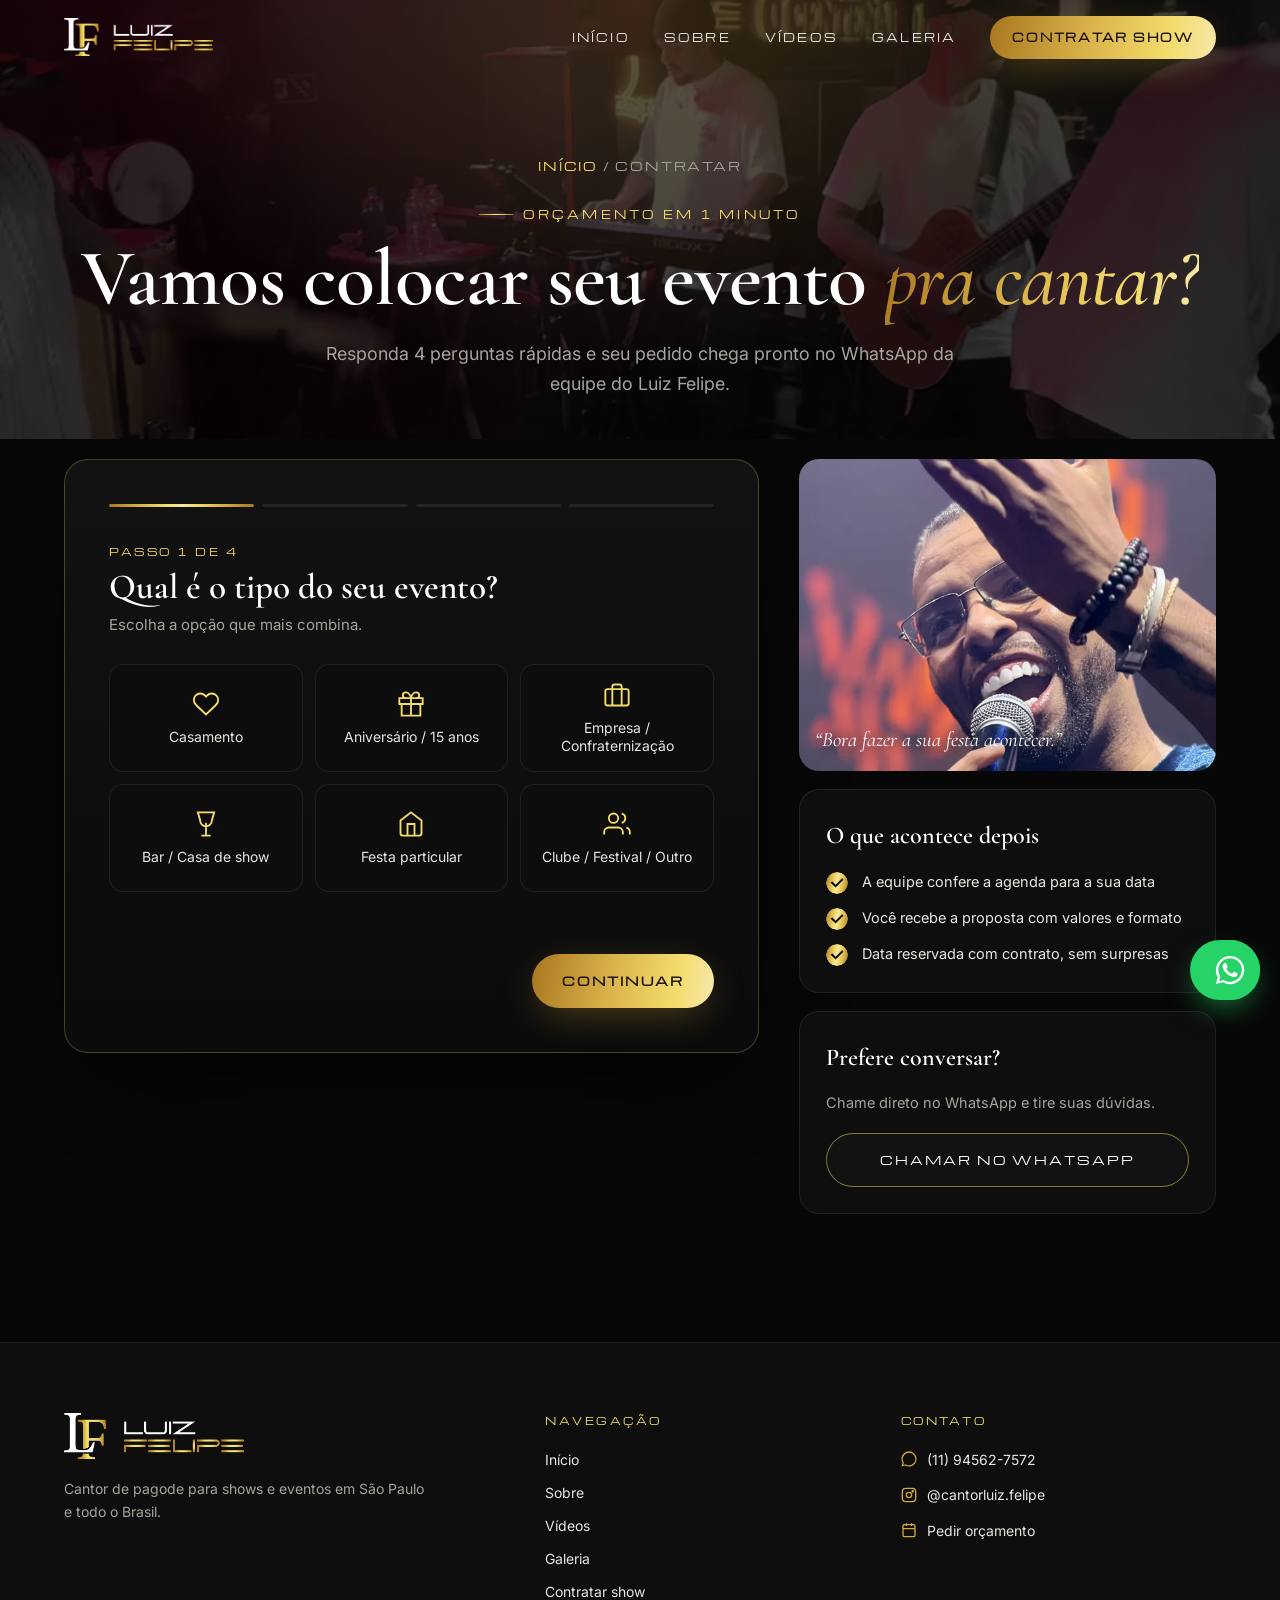
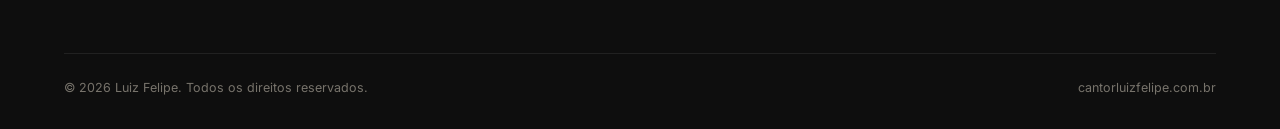
==== contratar/index.html @ a31cfa6f "Página de apresentação e contratação do cantor Luiz Felipe Home de venda do show, sobre, vídeos, gal" ====
<!doctype html>
<html lang="pt-BR">
<head>
  <meta charset="utf-8">
  <meta name="viewport" content="width=device-width, initial-scale=1, viewport-fit=cover">
  <title>Contratar Show | Luiz Felipe — Cantor de Pagode</title>
  <meta name="description" content="Peça o orçamento do show de pagode do Luiz Felipe para o seu evento. Resposta rápida pelo WhatsApp.">
  <meta name="theme-color" content="#070707">
  <link rel="canonical" href="https://cantorluizfelipe.com.br/contratar/">
  <meta property="og:type" content="website">
  <meta property="og:locale" content="pt_BR">
  <meta property="og:title" content="Contratar Show | Luiz Felipe — Cantor de Pagode">
  <meta property="og:description" content="Peça o orçamento do show de pagode do Luiz Felipe para o seu evento. Resposta rápida pelo WhatsApp.">
  <meta property="og:image" content="https://cantorluizfelipe.com.br/static/img/og-image.jpg">
  <meta property="og:url" content="https://cantorluizfelipe.com.br/contratar/">
  <meta name="twitter:card" content="summary_large_image">
  <link rel="icon" type="image/png" sizes="32x32" href="../static/img/favicon-32.png">
  <link rel="icon" type="image/png" sizes="64x64" href="../static/img/favicon-64.png">
  <link rel="apple-touch-icon" href="../static/img/apple-touch-icon.png">
  <link rel="preconnect" href="https://fonts.googleapis.com">
  <link rel="preconnect" href="https://fonts.gstatic.com" crossorigin>
  <link href="https://fonts.googleapis.com/css2?family=Cormorant+Garamond:ital,wght@0,500;0,600;0,700;1,500;1,600&family=Inter:wght@400;500;600;700&family=Michroma&display=swap" rel="stylesheet">
  <link rel="stylesheet" href="../static/css/style.css">
</head>
<body>
  <a class="skip" href="#conteudo">Pular para o conteúdo</a>
  <div class="preloader" aria-hidden="true">
    <div><img src="../static/img/logo-branco-dourado.webp" alt=""><div class="barra"><span></span></div></div>
  </div>
  <div class="cursor-luz" aria-hidden="true"></div>

  <header class="header">
    <div class="container">
      <a class="marca" href="../" aria-label="Luiz Felipe — início"><img src="../static/img/logo-branco-dourado.webp" alt="Luiz Felipe" width="1400" height="357"></a>
      <nav class="menu" aria-label="Menu principal">
        <a href="../">Início</a>
        <a href="../sobre/">Sobre</a>
        <a href="../videos/">Vídeos</a>
        <a href="../galeria/">Galeria</a>
        <a href="../contratar/" class="btn btn-ouro">Contratar show</a>
      </nav>
      <button class="hamburguer" aria-label="Abrir menu" aria-expanded="false"><span></span><span></span><span></span></button>
    </div>
  </header>

  <main id="conteudo">
    <section class="page-hero" style="padding-bottom:40px">
      <img class="fundo" src="../static/img/still-centenario-40.webp" alt="">
      <div class="container revelar">
        <div class="migalha"><a href="../">Início</a> / Contratar</div>
        <span class="etiqueta">Orçamento em 1 minuto</span>
        <h1 class="titulo">Vamos colocar seu evento <span class="ouro"><em>pra cantar?</em></span></h1>
        <p class="lead">Responda 4 perguntas rápidas e seu pedido chega pronto no WhatsApp da equipe do Luiz Felipe.</p>
      </div>
    </section>

    <section class="secao" style="padding-top:20px">
      <div class="container contratar-grade">
        <form class="form-card revelar" id="form-orcamento" novalidate>
          <div class="progresso" aria-hidden="true"><span class="feito"></span><span></span><span></span><span></span></div>

          <!-- 1 -->
          <div class="etapa ativa" data-etapa="1">
            <span class="passo-n">Passo 1 de 4</span>
            <h3>Qual é o tipo do seu evento?</h3>
            <p class="dica">Escolha a opção que mais combina.</p>
            <div class="opcoes">
              <div class="opcao"><input type="radio" name="tipo" id="t1" value="Casamento"><label for="t1"><svg viewBox="0 0 24 24" fill="none" stroke="currentColor" stroke-width="1.6"><path d="M20.8 4.6a5.5 5.5 0 0 0-7.8 0L12 5.7l-1-1.1a5.5 5.5 0 0 0-7.8 7.8l1 1.1L12 21l7.8-7.5 1-1.1a5.5 5.5 0 0 0 0-7.8z"/></svg>Casamento</label></div>
              <div class="opcao"><input type="radio" name="tipo" id="t2" value="Aniversário / 15 anos"><label for="t2"><svg viewBox="0 0 24 24" fill="none" stroke="currentColor" stroke-width="1.6"><path d="M20 12v10H4V12M2 7h20v5H2zM12 22V7M12 7H7.5a2.5 2.5 0 0 1 0-5C11 2 12 7 12 7zM12 7h4.5a2.5 2.5 0 0 0 0-5C13 2 12 7 12 7z"/></svg>Aniversário / 15 anos</label></div>
              <div class="opcao"><input type="radio" name="tipo" id="t3" value="Evento corporativo"><label for="t3"><svg viewBox="0 0 24 24" fill="none" stroke="currentColor" stroke-width="1.6"><rect x="2" y="7" width="20" height="14" rx="2"/><path d="M16 21V5a2 2 0 0 0-2-2h-4a2 2 0 0 0-2 2v16"/></svg>Empresa / Confraternização</label></div>
              <div class="opcao"><input type="radio" name="tipo" id="t4" value="Bar / Casa de show"><label for="t4"><svg viewBox="0 0 24 24" fill="none" stroke="currentColor" stroke-width="1.6"><path d="M8 22h8M12 11v11M5 2h14l-2 7a5 5 0 0 1-10 0z"/></svg>Bar / Casa de show</label></div>
              <div class="opcao"><input type="radio" name="tipo" id="t5" value="Festa particular"><label for="t5"><svg viewBox="0 0 24 24" fill="none" stroke="currentColor" stroke-width="1.6"><path d="M3 9l9-7 9 7v11a2 2 0 0 1-2 2H5a2 2 0 0 1-2-2z"/><path d="M9 22V12h6v10"/></svg>Festa particular</label></div>
              <div class="opcao"><input type="radio" name="tipo" id="t6" value="Clube / Festival / Outro"><label for="t6"><svg viewBox="0 0 24 24" fill="none" stroke="currentColor" stroke-width="1.6"><path d="M17 21v-2a4 4 0 0 0-4-4H5a4 4 0 0 0-4 4v2"/><circle cx="9" cy="7" r="4"/><path d="M23 21v-2a4 4 0 0 0-3-3.9M16 3.1a4 4 0 0 1 0 7.8"/></svg>Clube / Festival / Outro</label></div>
            </div>
          </div>

          <!-- 2 -->
          <div class="etapa" data-etapa="2">
            <span class="passo-n">Passo 2 de 4</span>
            <h3>Quando e onde vai ser?</h3>
            <p class="dica">Com a data, a equipe já confere a agenda do Luiz.</p>
            <div class="campos">
              <div class="campo"><label for="data">Data do evento</label><input type="date" id="data" name="data" required></div>
              <div class="campo"><label for="horario">Horário aproximado</label><input type="time" id="horario" name="horario"></div>
              <div class="campo"><label for="cidade">Cidade / Estado</label><input type="text" id="cidade" name="cidade" placeholder="Ex.: São Paulo - SP" autocomplete="address-level2" required></div>
              <div class="campo"><label for="convidados">Número de convidados</label>
                <select id="convidados" name="convidados" required>
                  <option value="">Selecione</option>
                  <option>Até 50</option>
                  <option>50 a 100</option>
                  <option>100 a 200</option>
                  <option>200 a 500</option>
                  <option>Mais de 500</option>
                </select>
              </div>
              <div class="campo cheio"><label for="local">Local do evento (opcional)</label><input type="text" id="local" name="local" placeholder="Nome do salão, bar, chácara..."></div>
            </div>
          </div>

          <!-- 3 -->
          <div class="etapa" data-etapa="3">
            <span class="passo-n">Passo 3 de 4</span>
            <h3>Qual formato de show você imagina?</h3>
            <p class="dica">Ainda não sabe? Sem problema, a equipe te ajuda a escolher.</p>
            <div class="opcoes lista um-mobile">
              <div class="opcao"><input type="radio" name="formato" id="f1" value="Intimista (voz e violão/cavaco)"><label for="f1"><svg viewBox="0 0 24 24" fill="none" stroke="currentColor" stroke-width="1.6"><path d="M12 1a3 3 0 0 0-3 3v8a3 3 0 0 0 6 0V4a3 3 0 0 0-3-3z"/><path d="M19 10v2a7 7 0 0 1-14 0v-2"/></svg><span>Intimista<small>Voz e violão / cavaco</small></span></label></div>
              <div class="opcao"><input type="radio" name="formato" id="f2" value="Pagode Ao Vivo (Luiz + músicos)"><label for="f2"><svg viewBox="0 0 24 24" fill="none" stroke="currentColor" stroke-width="1.6"><path d="M9 18V5l12-2v13"/><circle cx="6" cy="18" r="3"/><circle cx="18" cy="16" r="3"/></svg><span>Pagode Ao Vivo<small>Luiz + músicos · mais pedido</small></span></label></div>
              <div class="opcao"><input type="radio" name="formato" id="f3" value="Show Completo (banda completa)"><label for="f3"><svg viewBox="0 0 24 24" fill="none" stroke="currentColor" stroke-width="1.6"><path d="M12 2 9.2 8.6 2 9.2l5.5 4.7L5.8 21 12 17.3 18.2 21l-1.7-7.1L22 9.2l-7.2-.6z"/></svg><span>Show Completo<small>Banda completa para grandes palcos</small></span></label></div>
              <div class="opcao"><input type="radio" name="formato" id="f4" value="Quero ajuda para escolher"><label for="f4"><svg viewBox="0 0 24 24" fill="none" stroke="currentColor" stroke-width="1.6"><circle cx="12" cy="12" r="10"/><path d="M9.1 9a3 3 0 0 1 5.8 1c0 2-3 3-3 3M12 17h.01"/></svg><span>Não sei ainda<small>Quero uma sugestão da equipe</small></span></label></div>
            </div>
          </div>

          <!-- 4 -->
          <div class="etapa" data-etapa="4">
            <span class="passo-n">Passo 4 de 4</span>
            <h3>Para quem enviamos a proposta?</h3>
            <p class="dica">Seus dados vão só no WhatsApp, direto para a equipe do Luiz.</p>
            <div class="campos">
              <div class="campo"><label for="nome">Seu nome</label><input type="text" id="nome" name="nome" autocomplete="name" required></div>
              <div class="campo"><label for="telefone">Seu WhatsApp</label><input type="tel" id="telefone" name="telefone" autocomplete="tel" placeholder="(11) 90000-0000" inputmode="tel" required></div>
              <div class="campo cheio"><label for="obs">Algo mais? (opcional)</label><textarea id="obs" name="obs" placeholder="Música especial, duração desejada, surpresa para alguém..."></textarea></div>
            </div>
            <div class="resumo" style="margin-top:22px"><dl id="resumo"></dl></div>
          </div>

          <!-- sucesso -->
          <div class="etapa" data-etapa="ok">
            <div class="sucesso">
              <div class="check"><svg viewBox="0 0 24 24" fill="none" stroke="currentColor" stroke-width="3"><path d="M5 12l5 5L20 7"/></svg></div>
              <h3>Pedido pronto!</h3>
              <p class="dica">Abrimos o WhatsApp com tudo preenchido. É só tocar em <strong>enviar</strong>. Se não abriu, use o botão abaixo.</p>
              <a class="btn btn-ouro btn-grande" id="link-final" href="#" target="_blank" rel="noopener">Abrir WhatsApp</a>
            </div>
          </div>

          <p class="msg-erro" id="erro" role="alert"></p>
          <div class="form-acoes">
            <button type="button" class="btn btn-linha" id="voltar" style="visibility:hidden">Voltar</button>
            <button type="button" class="btn btn-ouro" id="avancar">Continuar</button>
          </div>
        </form>

        <aside class="lateral">
          <div class="lateral-foto revelar"><img src="../static/img/palco-01.webp" alt="Luiz Felipe no palco"><span>“Bora fazer a sua festa acontecer.”</span></div>
          <div class="lateral-card revelar">
            <h4>O que acontece depois</h4>
            <ul class="lista-check">
              <li>A equipe confere a agenda para a sua data</li>
              <li>Você recebe a proposta com valores e formato</li>
              <li>Data reservada com contrato, sem surpresas</li>
            </ul>
          </div>
          <div class="lateral-card revelar">
            <h4>Prefere conversar?</h4>
            <p style="color:var(--texto-suave);margin:0 0 18px;font-size:14.5px">Chame direto no WhatsApp e tire suas dúvidas.</p>
            <a class="btn btn-linha btn-bloco" data-wa href="#">Chamar no WhatsApp</a>
          </div>
        </aside>
      </div>
    </section>

  </main>

  <footer class="footer">
    <div class="container">
      <div class="footer-grade">
        <div>
          <img class="logo" src="../static/img/logo-branco-dourado.webp" alt="Luiz Felipe" width="1400" height="357">
          <p>Cantor de pagode para shows e eventos em São Paulo e todo o Brasil.</p>
        </div>
        <div>
          <h5>Navegação</h5>
          <ul>
            <li><a href="../">Início</a></li>
            <li><a href="../sobre/">Sobre</a></li>
            <li><a href="../videos/">Vídeos</a></li>
            <li><a href="../galeria/">Galeria</a></li>
            <li><a href="../contratar/">Contratar show</a></li>
          </ul>
        </div>
        <div>
          <h5>Contato</h5>
          <ul>
            <li><a data-wa href="#"><svg viewBox="0 0 24 24" fill="currentColor"><path d="M12.05 21.5a9.4 9.4 0 0 1-4.8-1.31l-.34-.2-3.56.93.95-3.47-.22-.36a9.4 9.4 0 1 1 7.97 4.41zm8.02-17.45A11.27 11.27 0 0 0 .7 12.1c0 2 .52 3.95 1.52 5.67L.6 23.25l5.6-1.47A11.35 11.35 0 0 0 20.07 4.05z"/></svg><span data-wa-texto></span></a></li>
            <li><a data-ig href="#"><svg viewBox="0 0 24 24" fill="none" stroke="currentColor" stroke-width="2"><rect x="2" y="2" width="20" height="20" rx="5"/><circle cx="12" cy="12" r="4"/><circle cx="17.5" cy="6.5" r="1" fill="currentColor"/></svg><span data-ig-texto></span></a></li>
            <li><a href="../contratar/"><svg viewBox="0 0 24 24" fill="none" stroke="currentColor" stroke-width="2"><rect x="3" y="4" width="18" height="18" rx="2"/><path d="M16 2v4M8 2v4M3 10h18"/></svg>Pedir orçamento</a></li>
          </ul>
        </div>
      </div>
      <div class="footer-base">
        <span>© <span data-ano></span> Luiz Felipe. Todos os direitos reservados.</span>
        <span>cantorluizfelipe.com.br</span>
      </div>
    </div>
  </footer>

  <a class="wa-flutuante" data-wa href="#" aria-label="Falar no WhatsApp">
    <span class="txt">Pedir orçamento</span>
    <span class="ico"><svg viewBox="0 0 24 24" fill="currentColor"><path d="M17.47 14.38c-.3-.15-1.75-.86-2.02-.96-.27-.1-.47-.15-.67.15-.2.3-.77.96-.94 1.16-.17.2-.35.22-.64.07-.3-.15-1.25-.46-2.38-1.470-.88-.79-1.47-1.76-1.65-2.06-.17-.3-.02-.46.13-.6.13-.14.3-.35.45-.52.15-.18.2-.3.3-.5.1-.2.05-.37-.03-.52-.07-.15-.67-1.6-.92-2.2-.24-.58-.49-.5-.67-.5h-.57c-.2 0-.52.07-.8.37-.27.3-1.04 1.02-1.04 2.48s1.07 2.88 1.21 3.07c.15.2 2.1 3.2 5.08 4.49.71.3 1.26.49 1.7.63.71.22 1.36.19 1.87.12.57-.09 1.75-.72 2-1.41.25-.7.25-1.29.17-1.41-.07-.13-.27-.2-.57-.35zM12.05 21.5h-.01a9.4 9.4 0 0 1-4.8-1.31l-.34-.2-3.56.93.95-3.47-.22-.36a9.4 9.4 0 0 1-1.440-5.02c0-5.2 4.23-9.43 9.43-9.43 2.52 0 4.89.98 6.67 2.77a9.37 9.37 0 0 1 2.76 6.67c0 5.2-4.23 9.420-9.44 9.42zm8.02-17.45A11.27 11.27 0 0 0 12.05.75C5.8.75.7 5.84.7 12.1c0 2 .52 3.95 1.52 5.67L.6 23.25l5.6-1.47a11.3 11.3 0 0 0 5.84 1.6h.01c6.25 0 11.35-5.1 11.35-11.35 0-3.03-1.18-5.88-3.33-8.02z"/></svg></span>
  </a>
  <div class="barra-mobile">
    <a class="btn btn-ouro" href="../contratar/">Solicitar orçamento</a>
    <a class="btn-wa" data-wa href="#" aria-label="WhatsApp"><svg viewBox="0 0 24 24" fill="currentColor"><path d="M17.47 14.38c-.3-.15-1.75-.86-2.02-.96-.27-.1-.47-.15-.67.15-.2.3-.77.96-.94 1.16-.17.2-.35.22-.64.07-.3-.15-1.25-.46-2.38-1.47-.88-.79-1.47-1.76-1.65-2.06-.17-.3-.02-.46.13-.6.13-.14.3-.35.45-.52.15-.18.2-.3.3-.5.1-.2.05-.37-.03-.52-.07-.15-.67-1.6-.92-2.2-.24-.58-.49-.5-.67-.5h-.57c-.2 0-.52.07-.8.37-.27.3-1.04 1.02-1.04 2.48s1.07 2.88 1.21 3.07c.15.2 2.1 3.2 5.08 4.49.71.3 1.26.49 1.7.63.71.22 1.36.19 1.87.12.57-.09 1.75-.72 2-1.41.25-.7.25-1.29.17-1.41-.07-.13-.27-.2-.57-.35zM12.05 21.5h-.01a9.4 9.4 0 0 1-4.8-1.31l-.34-.2-3.56.93.95-3.47-.22-.36a9.4 9.4 0 0 1-1.44-5.02c0-5.2 4.23-9.43 9.43-9.43 2.52 0 4.89.98 6.67 2.77a9.37 9.37 0 0 1 2.76 6.67c0 5.2-4.23 9.42-9.44 9.42zm8.02-17.45A11.27 11.27 0 0 0 12.05.75C5.8.75.7 5.84.7 12.1c0 2 .52 3.95 1.52 5.67L.6 23.25l5.6-1.47a11.3 11.3 0 0 0 5.84 1.6h.01c6.25 0 11.35-5.1 11.35-11.35 0-3.03-1.18-5.88-3.33-8.02z"/></svg></a>
  </div>

  <script src="../static/js/config.js"></script>
  <script src="../static/js/main.js"></script>
  <script src="../static/js/contratar.js"></script>
</body>
</html>
---- static/css/style.css ----
/* ==========================================================
   Luiz Felipe — Cantor de Pagode
   Paleta: preto, branco e dourado (gradiente do logo)
   ========================================================== */

:root {
  --preto: #070707;
  --preto-2: #0e0e0e;
  --preto-3: #161616;
  --linha: rgba(255, 255, 255, 0.08);
  --branco: #ffffff;
  --texto: #e9e6df;
  --texto-suave: #a8a39a;
  --ouro: #d4a93c;
  --ouro-claro: #f3dc6b;
  --ouro-escuro: #a8771f;
  --gradiente-ouro: linear-gradient(100deg, #a8771f 0%, #d9b24a 22%, #f3dc6b 40%, #f6e7a6 50%, #f3dc6b 60%, #d9b24a 78%, #a8771f 100%);
  --fonte-titulo: "Cormorant Garamond", Georgia, serif;
  --fonte-tech: "Michroma", "Arial", sans-serif;
  --fonte-texto: "Inter", system-ui, -apple-system, "Segoe UI", sans-serif;
  --raio: 18px;
  --sombra-ouro: 0 10px 40px -10px rgba(212, 169, 60, 0.45);
  --max: 1200px;
  --header-h: 76px;
}

*, *::before, *::after { box-sizing: border-box; }
html { scroll-behavior: smooth; -webkit-text-size-adjust: 100%; }
body {
  margin: 0;
  background: var(--preto);
  color: var(--texto);
  font-family: var(--fonte-texto);
  font-size: 16px;
  line-height: 1.65;
  overflow-x: hidden;
  -webkit-font-smoothing: antialiased;
}
img, video { max-width: 100%; display: block; }
img { height: auto; }
a { color: inherit; text-decoration: none; }
button { font: inherit; color: inherit; cursor: pointer; }
::selection { background: var(--ouro); color: var(--preto); }

.container { width: 100%; max-width: var(--max); margin: 0 auto; padding: 0 24px; }
@media (max-width: 600px) { .container { padding: 0 16px; } }

/* ---------- Tipografia ---------- */
.ouro {
  background: var(--gradiente-ouro);
  background-size: 200% auto;
  -webkit-background-clip: text;
  background-clip: text;
  color: transparent;
  animation: brilho 6s linear infinite;
}
@keyframes brilho { to { background-position: 200% center; } }

.etiqueta {
  display: inline-flex; align-items: center; gap: 10px;
  font-family: var(--fonte-tech);
  font-size: 11px; letter-spacing: 0.28em; text-transform: uppercase;
  color: var(--ouro-claro);
}
.etiqueta::before { content: ""; width: 34px; height: 1px; background: var(--gradiente-ouro); }

.titulo {
  font-family: var(--fonte-titulo);
  font-weight: 600;
  font-size: clamp(2.2rem, 5vw, 4rem);
  line-height: 1.05;
  color: var(--branco);
  margin: 14px 0 18px;
  letter-spacing: -0.01em;
}
.titulo em { font-style: italic; font-weight: 500; }
.lead { font-size: clamp(1rem, 1.4vw, 1.15rem); color: var(--texto-suave); max-width: 640px; }

.secao { padding: clamp(72px, 10vw, 130px) 0; position: relative; }
.secao-cabeca { margin-bottom: 48px; }
.secao-cabeca.centro { text-align: center; }
.secao-cabeca.centro .lead { margin: 0 auto; }
.secao-cabeca.centro .etiqueta::after { content: ""; width: 34px; height: 1px; background: var(--gradiente-ouro); }

/* ---------- Botões ---------- */
.btn {
  position: relative; overflow: hidden;
  display: inline-flex; align-items: center; justify-content: center; gap: 10px;
  padding: 16px 30px; border-radius: 999px; border: 0;
  font-family: var(--fonte-tech); font-size: 12px; letter-spacing: 0.16em; text-transform: uppercase;
  transition: transform .3s ease, box-shadow .3s ease, background .3s ease, color .3s ease;
  white-space: nowrap;
}
.btn svg { width: 18px; height: 18px; flex: none; }
.btn-ouro { background: var(--gradiente-ouro); background-size: 200% auto; color: #1a1205; box-shadow: var(--sombra-ouro); font-weight: 700; }
.btn-ouro:hover { transform: translateY(-3px); background-position: 100% center; box-shadow: 0 18px 50px -12px rgba(243, 220, 107, .6); }
.btn-ouro::after {
  content: ""; position: absolute; top: 0; left: -120%; width: 60%; height: 100%;
  background: linear-gradient(100deg, transparent, rgba(255,255,255,.65), transparent);
  transform: skewX(-20deg); animation: reflexo 3.6s ease-in-out infinite;
}
@keyframes reflexo { 0%, 60% { left: -120%; } 100% { left: 160%; } }
.btn-linha { border: 1px solid rgba(243, 220, 107, .5); color: var(--branco); background: rgba(255,255,255,.02); backdrop-filter: blur(6px); }
.btn-linha:hover { border-color: var(--ouro-claro); background: rgba(243, 220, 107, .08); transform: translateY(-3px); }
.btn-grande { padding: 20px 38px; font-size: 13px; }
.btn-bloco { width: 100%; }

/* ---------- Preloader ---------- */
.preloader {
  position: fixed; inset: 0; z-index: 9999; background: var(--preto);
  display: grid; place-items: center;
  transition: opacity .8s ease, visibility .8s ease;
}
.preloader img { width: min(70vw, 340px); opacity: 0; animation: surgir 1.2s .1s ease forwards; }
.preloader .barra { width: min(50vw, 220px); height: 1px; background: var(--linha); margin: 28px auto 0; overflow: hidden; }
.preloader .barra span { display: block; height: 100%; width: 40%; background: var(--gradiente-ouro); animation: carregar 1.1s ease-in-out infinite; }
@keyframes carregar { from { transform: translateX(-100%); } to { transform: translateX(260%); } }
@keyframes surgir { from { opacity: 0; transform: scale(.94); filter: blur(8px); } to { opacity: 1; transform: none; filter: none; } }
body.carregado .preloader { opacity: 0; visibility: hidden; }

/* ---------- Header ---------- */
.header {
  position: fixed; top: 0; left: 0; right: 0; z-index: 100; height: var(--header-h);
  display: flex; align-items: center;
  transition: background .4s ease, backdrop-filter .4s ease, border-color .4s ease, transform .4s ease;
  border-bottom: 1px solid transparent;
}
.header.rolou { background: rgba(7, 7, 7, .82); backdrop-filter: blur(14px); -webkit-backdrop-filter: blur(14px); border-color: var(--linha); }
.header.escondido { transform: translateY(-100%); }
.header .container { display: flex; align-items: center; justify-content: space-between; gap: 20px; }
.header .marca img { height: 38px; width: auto; }
.menu { display: flex; align-items: center; gap: 34px; }
.menu a:not(.btn) {
  font-family: var(--fonte-tech); font-size: 11px; letter-spacing: .2em; text-transform: uppercase;
  color: var(--texto); position: relative; padding: 6px 0; transition: color .3s;
}
.menu a:not(.btn)::after { content: ""; position: absolute; left: 0; bottom: 0; width: 100%; height: 1px; background: var(--gradiente-ouro); transform: scaleX(0); transform-origin: right; transition: transform .4s ease; }
.menu a:not(.btn):hover, .menu a.ativo { color: var(--ouro-claro); }
.menu a:not(.btn):hover::after, .menu a.ativo::after { transform: scaleX(1); transform-origin: left; }
.menu .btn { padding: 12px 22px; font-size: 11px; }

.hamburguer { display: none; width: 46px; height: 46px; border-radius: 50%; border: 1px solid rgba(243,220,107,.4); background: transparent; position: relative; }
.hamburguer span { position: absolute; left: 13px; right: 13px; height: 1.5px; background: var(--ouro-claro); transition: transform .35s ease, opacity .35s ease, top .35s ease; }
.hamburguer span:nth-child(1) { top: 17px; }
.hamburguer span:nth-child(2) { top: 22px; }
.hamburguer span:nth-child(3) { top: 27px; }
body.menu-aberto .hamburguer span:nth-child(1) { top: 22px; transform: rotate(45deg); }
body.menu-aberto .hamburguer span:nth-child(2) { opacity: 0; }
body.menu-aberto .hamburguer span:nth-child(3) { top: 22px; transform: rotate(-45deg); }

@media (max-width: 900px) {
  .hamburguer { display: block; z-index: 102; }
  .header .marca img { height: 32px; }
  .menu {
    position: fixed; inset: 0; z-index: 101; flex-direction: column; justify-content: center; gap: 26px;
    background: radial-gradient(circle at 50% 30%, rgba(212,169,60,.14), transparent 60%), var(--preto);
    clip-path: circle(0 at calc(100% - 40px) 38px); transition: clip-path .7s cubic-bezier(.7,0,.2,1);
  }
  body.menu-aberto .menu { clip-path: circle(150% at calc(100% - 40px) 38px); }
  .menu a:not(.btn) { font-size: 15px; opacity: 0; transform: translateY(20px); transition: opacity .4s, transform .4s, color .3s; }
  body.menu-aberto .menu a { opacity: 1; transform: none; }
  body.menu-aberto .menu a:nth-child(2) { transition-delay: .05s; }
  body.menu-aberto .menu a:nth-child(3) { transition-delay: .1s; }
  body.menu-aberto .menu a:nth-child(4) { transition-delay: .15s; }
  body.menu-aberto .menu a:nth-child(5) { transition-delay: .2s; }
  body.menu-aberto .menu a:nth-child(6) { transition-delay: .25s; }
  .menu .btn { padding: 16px 30px; font-size: 12px; margin-top: 10px; }
  body.menu-aberto { overflow: hidden; }
}

/* ---------- Hero ---------- */
.hero {
  position: relative; min-height: 100vh; min-height: 100svh;
  display: flex; align-items: center; overflow: hidden;
  padding: calc(var(--header-h) + 30px) 0 90px;
}
.hero-fundo { position: absolute; inset: 0; z-index: 0; }
.hero-fundo video, .hero-fundo img { width: 100%; height: 100%; object-fit: cover; filter: saturate(.85) brightness(.55); transform: scale(1.08); animation: zoom-lento 22s ease-in-out infinite alternate; }
@keyframes zoom-lento { to { transform: scale(1.18); } }
.hero-fundo::after {
  content: ""; position: absolute; inset: 0;
  background:
    radial-gradient(ellipse at 70% 40%, transparent 0%, rgba(7,7,7,.55) 55%, rgba(7,7,7,.95) 100%),
    linear-gradient(180deg, rgba(7,7,7,.6) 0%, rgba(7,7,7,.15) 35%, rgba(7,7,7,.92) 88%, var(--preto) 100%);
}
.hero .container { position: relative; z-index: 2; display: grid; grid-template-columns: 1.15fr .85fr; gap: 50px; align-items: center; }
.hero-logo { width: min(100%, 380px); margin: 16px 0 22px; }
.hero h1 {
  font-family: var(--fonte-titulo); font-weight: 600; color: var(--branco);
  font-size: clamp(2.3rem, 4.6vw, 4.2rem); line-height: 1.02; margin: 0 0 20px; letter-spacing: -.015em;
}
.hero h1 .linha { display: block; overflow: hidden; }
.hero h1 .linha > span { display: inline-block; transform: translateY(110%); transition: transform 1.1s cubic-bezier(.2,.8,.2,1); }
body.carregado .hero h1 .linha > span { transform: none; }
body.carregado .hero h1 .linha:nth-child(2) > span { transition-delay: .12s; }
body.carregado .hero h1 .linha:nth-child(3) > span { transition-delay: .24s; }
.hero p.lead { color: #d6d2ca; margin-bottom: 34px; }
.hero-acoes { display: flex; flex-wrap: wrap; gap: 14px; }
.hero-selos { display: flex; flex-wrap: wrap; gap: 10px 22px; margin-top: 34px; font-size: 13px; color: var(--texto-suave); }
.hero-selos span { display: inline-flex; align-items: center; gap: 8px; }
.hero-selos svg { width: 16px; height: 16px; color: var(--ouro-claro); }

.hero-celular {
  justify-self: end; position: relative; width: min(100%, 340px); aspect-ratio: 9 / 16;
  border-radius: 34px; padding: 10px; background: linear-gradient(160deg, rgba(243,220,107,.6), rgba(168,119,31,.15) 40%, rgba(243,220,107,.5));
  box-shadow: 0 40px 80px -20px rgba(0,0,0,.9), 0 0 80px -20px rgba(212,169,60,.4);
  animation: flutuar 6s ease-in-out infinite;
}
.hero-celular video { width: 100%; height: 100%; object-fit: cover; border-radius: 26px; background: #000; }
.hero-celular .ao-vivo {
  position: absolute; top: 26px; left: 26px; display: flex; align-items: center; gap: 8px;
  background: rgba(0,0,0,.6); backdrop-filter: blur(6px); padding: 6px 12px; border-radius: 999px;
  font-family: var(--fonte-tech); font-size: 9px; letter-spacing: .2em; color: #fff;
}
.hero-celular .ao-vivo i { width: 8px; height: 8px; border-radius: 50%; background: #ff3b3b; box-shadow: 0 0 0 0 rgba(255,59,59,.7); animation: pulso 1.6s infinite; }
.hero-celular .som {
  position: absolute; bottom: 26px; right: 26px; width: 46px; height: 46px; border-radius: 50%;
  border: 1px solid rgba(243,220,107,.6); background: rgba(0,0,0,.55); backdrop-filter: blur(6px);
  display: grid; place-items: center; color: var(--ouro-claro); transition: transform .3s;
}
.hero-celular .som:hover { transform: scale(1.08); }
.hero-celular .som svg { width: 20px; height: 20px; }
@keyframes flutuar { 50% { transform: translateY(-14px); } }
@keyframes pulso { 70% { box-shadow: 0 0 0 10px rgba(255,59,59,0); } 100% { box-shadow: 0 0 0 0 rgba(255,59,59,0); } }

.rolar {
  position: absolute; bottom: 26px; left: 50%; transform: translateX(-50%); z-index: 3;
  width: 26px; height: 42px; border: 1px solid rgba(243,220,107,.5); border-radius: 20px;
}
.rolar::after { content: ""; position: absolute; top: 8px; left: 50%; width: 3px; height: 8px; margin-left: -1.5px; border-radius: 3px; background: var(--ouro-claro); animation: rolar 1.8s infinite; }
@keyframes rolar { 0% { opacity: 0; transform: translateY(0); } 30% { opacity: 1; } 100% { opacity: 0; transform: translateY(14px); } }

@media (max-width: 900px) {
  .hero { align-items: flex-end; padding-bottom: 80px; }
  .hero .container { grid-template-columns: 1fr; }
  .hero-celular { display: none; }
  .hero-fundo video, .hero-fundo img { filter: saturate(.9) brightness(.62); }
  .hero-logo { width: min(78%, 300px); }
  .hero-acoes .btn { flex: 1 1 100%; }
}

/* ---------- Equalizador ---------- */
.eq { display: inline-flex; align-items: flex-end; gap: 3px; height: 16px; }
.eq i { width: 3px; background: var(--gradiente-ouro); border-radius: 2px; animation: eq 1s ease-in-out infinite; }
.eq i:nth-child(1) { animation-delay: -.2s; }
.eq i:nth-child(2) { animation-delay: -.5s; }
.eq i:nth-child(3) { animation-delay: -.1s; }
.eq i:nth-child(4) { animation-delay: -.7s; }
@keyframes eq { 0%, 100% { height: 20%; } 50% { height: 100%; } }

/* ---------- Faixa de destaques (marquee) ---------- */
.faixa { border-top: 1px solid var(--linha); border-bottom: 1px solid var(--linha); background: var(--preto-2); overflow: hidden; padding: 22px 0; position: relative; }
.faixa::before, .faixa::after { content: ""; position: absolute; top: 0; bottom: 0; width: 120px; z-index: 2; pointer-events: none; }
.faixa::before { left: 0; background: linear-gradient(90deg, var(--preto-2), transparent); }
.faixa::after { right: 0; background: linear-gradient(-90deg, var(--preto-2), transparent); }
.faixa-trilho { display: flex; width: max-content; animation: correr 38s linear infinite; }
.faixa:hover .faixa-trilho { animation-play-state: paused; }
.faixa-trilho span { display: inline-flex; align-items: center; gap: 28px; padding-right: 28px; font-family: var(--fonte-tech); font-size: 13px; letter-spacing: .22em; text-transform: uppercase; color: var(--texto); white-space: nowrap; }
.faixa-trilho span::after { content: "✦"; color: var(--ouro); font-size: 12px; }
@keyframes correr { to { transform: translateX(-50%); } }

/* ---------- Destaque TV ---------- */
.tv { display: grid; grid-template-columns: 1.1fr .9fr; gap: 60px; align-items: center; }
.tv-video { position: relative; border-radius: var(--raio); overflow: hidden; border: 1px solid rgba(243,220,107,.25); box-shadow: 0 30px 70px -25px rgba(0,0,0,.9), var(--sombra-ouro); aspect-ratio: 16 / 9; background: #000; cursor: pointer; }
.tv-video img, .tv-video video { width: 100%; height: 100%; object-fit: cover; }
.tv-selo { display: inline-flex; align-items: center; gap: 10px; padding: 8px 16px; border-radius: 999px; border: 1px solid rgba(243,220,107,.4); font-family: var(--fonte-tech); font-size: 10px; letter-spacing: .2em; text-transform: uppercase; color: var(--ouro-claro); background: rgba(243,220,107,.06); }
@media (max-width: 900px) { .tv { grid-template-columns: 1fr; gap: 36px; } }

/* ---------- Play overlay ---------- */
.play {
  position: absolute; inset: 0; display: grid; place-items: center;
  background: linear-gradient(180deg, transparent 40%, rgba(0,0,0,.75));
  transition: background .4s;
}
.play b {
  width: 76px; height: 76px; border-radius: 50%; display: grid; place-items: center;
  background: var(--gradiente-ouro); color: #1a1205; box-shadow: 0 0 0 0 rgba(243,220,107,.5);
  animation: pulso-ouro 2.2s infinite; transition: transform .35s;
}
.play b svg { width: 26px; height: 26px; margin-left: 4px; }
@keyframes pulso-ouro { 70% { box-shadow: 0 0 0 22px rgba(243,220,107,0); } 100% { box-shadow: 0 0 0 0 rgba(243,220,107,0); } }
.play-legenda { position: absolute; left: 18px; right: 18px; bottom: 16px; font-size: 14px; color: #fff; display: flex; justify-content: space-between; align-items: flex-end; gap: 10px; }
.play-legenda strong { font-family: var(--fonte-titulo); font-size: 1.35rem; font-weight: 600; line-height: 1.1; display: block; }
.play-legenda small { color: var(--ouro-claro); font-family: var(--fonte-tech); font-size: 9px; letter-spacing: .2em; text-transform: uppercase; }

/* ---------- Grade de vídeos ---------- */
.videos-grade { display: grid; grid-template-columns: repeat(3, 1fr); gap: 22px; }
.video-card {
  position: relative; aspect-ratio: 9 / 16; border-radius: var(--raio); overflow: hidden; background: #000; cursor: pointer;
  border: 1px solid var(--linha); transition: transform .5s cubic-bezier(.2,.8,.2,1), border-color .4s, box-shadow .5s;
}
.video-card img, .video-card video { width: 100%; height: 100%; object-fit: cover; transition: transform 1.2s cubic-bezier(.2,.8,.2,1), filter .5s; filter: brightness(.85); }
.video-card video.previa { position: absolute; inset: 0; opacity: 0; transition: opacity .5s; }
.video-card:hover { transform: translateY(-8px); border-color: rgba(243,220,107,.5); box-shadow: 0 30px 60px -20px rgba(0,0,0,.9), var(--sombra-ouro); }
.video-card:hover img { transform: scale(1.06); filter: brightness(1); }
.video-card:hover video.previa { opacity: 1; }
.video-card:hover .play b { transform: scale(1.1); }
.videos-grade.quatro { grid-template-columns: repeat(4, 1fr); }
@media (max-width: 1000px) { .videos-grade.quatro { grid-template-columns: repeat(3, 1fr); } }
@media (max-width: 760px) {
  .videos-grade, .videos-grade.quatro { grid-template-columns: repeat(2, 1fr); gap: 12px; }
  .play b { width: 54px; height: 54px; }
  .play b svg { width: 20px; height: 20px; }
  .play-legenda strong { font-size: 1.05rem; }
}
.videos-rolagem { display: none; }

/* ---------- Benefícios ---------- */
.beneficios { display: grid; grid-template-columns: repeat(3, 1fr); gap: 22px; }
.beneficio {
  position: relative; padding: 36px 30px; border-radius: var(--raio);
  background: linear-gradient(180deg, var(--preto-3), var(--preto-2)); border: 1px solid var(--linha);
  overflow: hidden; transition: transform .5s cubic-bezier(.2,.8,.2,1), border-color .4s;
  transform-style: preserve-3d;
}
.beneficio::before {
  content: ""; position: absolute; inset: 0; border-radius: inherit; pointer-events: none;
  background: radial-gradient(400px circle at var(--mx, 50%) var(--my, 0%), rgba(243,220,107,.14), transparent 45%);
  opacity: 0; transition: opacity .4s;
}
.beneficio:hover { border-color: rgba(243,220,107,.4); }
.beneficio:hover::before { opacity: 1; }
.beneficio .icone { width: 56px; height: 56px; border-radius: 16px; display: grid; place-items: center; margin-bottom: 22px; background: rgba(243,220,107,.08); border: 1px solid rgba(243,220,107,.3); color: var(--ouro-claro); }
.beneficio .icone svg { width: 26px; height: 26px; }
.beneficio h3 { font-family: var(--fonte-titulo); font-size: 1.6rem; font-weight: 600; color: var(--branco); margin: 0 0 10px; line-height: 1.15; }
.beneficio p { margin: 0; color: var(--texto-suave); font-size: 15px; }
.beneficio .num { position: absolute; top: 20px; right: 24px; font-family: var(--fonte-tech); font-size: 11px; color: rgba(243,220,107,.4); letter-spacing: .1em; }
@media (max-width: 900px) { .beneficios { grid-template-columns: 1fr 1fr; } }
@media (max-width: 600px) { .beneficios { grid-template-columns: 1fr; } .beneficio { padding: 28px 22px; } }

/* ---------- Sobre (split) ---------- */
.split { display: grid; grid-template-columns: 1fr 1fr; gap: 70px; align-items: center; }
.split-fotos { position: relative; aspect-ratio: 4 / 5; }
.split-fotos figure { margin: 0; position: absolute; border-radius: var(--raio); overflow: hidden; box-shadow: 0 30px 70px -25px rgba(0,0,0,.95); }
.split-fotos figure img { width: 100%; height: 100%; object-fit: cover; }
.split-fotos .f1 { inset: 0 22% 12% 0; border: 1px solid rgba(243,220,107,.25); }
.split-fotos .f2 { width: 46%; aspect-ratio: 3 / 4; right: 0; bottom: 0; border: 6px solid var(--preto); outline: 1px solid rgba(243,220,107,.4); }
.split-fotos .moldura { position: absolute; inset: 6% 16% 6% 6%; border: 1px solid rgba(243,220,107,.35); border-radius: var(--raio); transform: translate(-22px, -22px); z-index: -1; }
.split-texto p { color: var(--texto-suave); }
.split-texto p strong { color: var(--texto); font-weight: 600; }
.lista-check { list-style: none; padding: 0; margin: 26px 0 34px; display: grid; gap: 14px; }
.lista-check li { display: flex; gap: 14px; align-items: flex-start; }
.lista-check li::before { content: ""; flex: none; width: 22px; height: 22px; margin-top: 2px; border-radius: 50%; background: var(--gradiente-ouro); -webkit-mask: url("data:image/svg+xml,%3Csvg xmlns='http://www.w3.org/2000/svg' viewBox='0 0 24 24'%3E%3Cpath d='M12 0a12 12 0 1 0 0 24 12 12 0 0 0 0-24zm-1.5 17L5 11.6l1.6-1.6 3.9 3.8 7-7L19 8.4 10.5 17z'/%3E%3C/svg%3E") center/contain no-repeat; mask: url("data:image/svg+xml,%3Csvg xmlns='http://www.w3.org/2000/svg' viewBox='0 0 24 24'%3E%3Cpath d='M12 0a12 12 0 1 0 0 24 12 12 0 0 0 0-24zm-1.5 17L5 11.6l1.6-1.6 3.9 3.8 7-7L19 8.4 10.5 17z'/%3E%3C/svg%3E") center/contain no-repeat; }
@media (max-width: 900px) { .split { grid-template-columns: 1fr; gap: 50px; } .split-fotos { max-width: 480px; margin: 0 auto; width: 100%; } }

/* ---------- Eventos ---------- */
.eventos { display: grid; grid-template-columns: repeat(3, 1fr); gap: 16px; }
.evento {
  position: relative; padding: 26px 24px; border-radius: 16px; border: 1px solid var(--linha);
  background: var(--preto-2); display: flex; gap: 16px; align-items: center;
  transition: border-color .3s, background .3s, transform .3s;
}
.evento:hover { border-color: rgba(243,220,107,.45); background: #121009; transform: translateY(-4px); }
.evento svg { width: 30px; height: 30px; flex: none; color: var(--ouro-claro); }
.evento h4 { margin: 0; color: var(--branco); font-size: 1rem; font-weight: 600; }
.evento p { margin: 2px 0 0; color: var(--texto-suave); font-size: 13.5px; line-height: 1.45; }
@media (max-width: 900px) { .eventos { grid-template-columns: 1fr 1fr; } }
@media (max-width: 600px) { .eventos { grid-template-columns: 1fr; } }

/* ---------- Formatos ---------- */
.formatos { display: grid; grid-template-columns: repeat(3, 1fr); gap: 22px; align-items: stretch; }
.formato {
  position: relative; padding: 40px 32px; border-radius: 22px; border: 1px solid var(--linha);
  background: var(--preto-2); display: flex; flex-direction: column; transition: transform .5s cubic-bezier(.2,.8,.2,1), border-color .4s;
}
.formato:hover { transform: translateY(-8px); border-color: rgba(243,220,107,.4); }
.formato.destaque { background: linear-gradient(180deg, #19140a, #0d0b07); border-color: rgba(243,220,107,.55); box-shadow: var(--sombra-ouro); }
.formato .tag { position: absolute; top: -13px; left: 50%; transform: translateX(-50%); padding: 6px 16px; border-radius: 999px; background: var(--gradiente-ouro); color: #1a1205; font-family: var(--fonte-tech); font-size: 9px; letter-spacing: .2em; text-transform: uppercase; font-weight: 700; white-space: nowrap; }
.formato h3 { font-family: var(--fonte-titulo); font-size: 2rem; font-weight: 600; color: var(--branco); margin: 0 0 6px; }
.formato .sub { color: var(--ouro-claro); font-family: var(--fonte-tech); font-size: 10px; letter-spacing: .2em; text-transform: uppercase; margin-bottom: 20px; }
.formato ul { list-style: none; padding: 0; margin: 0 0 30px; display: grid; gap: 11px; flex: 1; }
.formato li { padding-left: 26px; position: relative; color: var(--texto); font-size: 15px; }
.formato li::before { content: "✦"; position: absolute; left: 0; color: var(--ouro); font-size: 12px; top: 2px; }
@media (max-width: 900px) { .formatos { grid-template-columns: 1fr; max-width: 520px; margin: 0 auto; gap: 30px; } }

/* ---------- Passos ---------- */
.passos { display: grid; grid-template-columns: repeat(4, 1fr); gap: 22px; counter-reset: passo; position: relative; }
.passos::before { content: ""; position: absolute; top: 32px; left: 12%; right: 12%; height: 1px; background: linear-gradient(90deg, transparent, rgba(243,220,107,.45), transparent); }
.passo { text-align: center; position: relative; padding: 0 8px; }
.passo .bola { width: 64px; height: 64px; margin: 0 auto 20px; border-radius: 50%; display: grid; place-items: center; background: var(--preto); border: 1px solid rgba(243,220,107,.5); font-family: var(--fonte-tech); color: var(--ouro-claro); font-size: 15px; position: relative; z-index: 1; transition: background .4s, color .4s; }
.passo:hover .bola { background: var(--gradiente-ouro); color: #1a1205; }
.passo h4 { color: var(--branco); font-size: 1.05rem; margin: 0 0 6px; }
.passo p { color: var(--texto-suave); font-size: 14px; margin: 0; }
@media (max-width: 800px) {
  .passos { grid-template-columns: 1fr; gap: 28px; }
  .passos::before { top: 0; bottom: 0; left: 31px; right: auto; width: 1px; height: auto; background: linear-gradient(180deg, transparent, rgba(243,220,107,.45), transparent); }
  .passo { text-align: left; display: grid; grid-template-columns: 64px 1fr; gap: 0 20px; padding: 0; }
  .passo .bola { margin: 0; grid-row: span 2; }
  .passo h4 { align-self: end; }
}

/* ---------- Galeria ---------- */
.galeria { columns: 3 280px; column-gap: 18px; }
.galeria figure { margin: 0 0 18px; break-inside: avoid; border-radius: 16px; overflow: hidden; position: relative; cursor: zoom-in; border: 1px solid var(--linha); }
.galeria img { width: 100%; height: auto; transition: transform 1s cubic-bezier(.2,.8,.2,1), filter .5s; filter: grayscale(.25) brightness(.9); }
.galeria figure:hover img { transform: scale(1.05); filter: none; }
.galeria figure::after { content: ""; position: absolute; inset: 0; border-radius: inherit; box-shadow: inset 0 0 0 1px rgba(243,220,107,0); transition: box-shadow .4s; }
.galeria figure:hover::after { box-shadow: inset 0 0 0 2px rgba(243,220,107,.6); }
@media (max-width: 600px) { .galeria { columns: 2; column-gap: 10px; } .galeria figure { margin-bottom: 10px; border-radius: 12px; } }

.galeria-faixa { display: grid; grid-template-columns: repeat(5, 1fr); gap: 14px; }
.galeria-faixa figure { margin: 0; aspect-ratio: 3/4; border-radius: 14px; overflow: hidden; border: 1px solid var(--linha); cursor: zoom-in; }
.galeria-faixa figure:nth-child(even) { transform: translateY(28px); }
.galeria-faixa img { width: 100%; height: 100%; object-fit: cover; transition: transform 1s cubic-bezier(.2,.8,.2,1); }
.galeria-faixa figure:hover img { transform: scale(1.07); }
@media (max-width: 800px) { .galeria-faixa { grid-template-columns: repeat(3, 1fr); } .galeria-faixa figure:nth-child(n+4) { display: none; } }

/* ---------- Depoimento / Citação ---------- */
.citacao { text-align: center; max-width: 900px; margin: 0 auto; }
.citacao blockquote { font-family: var(--fonte-titulo); font-style: italic; font-size: clamp(1.7rem, 3.6vw, 2.8rem); line-height: 1.25; color: var(--branco); margin: 0 0 24px; }
.citacao cite { font-style: normal; font-family: var(--fonte-tech); font-size: 11px; letter-spacing: .25em; color: var(--ouro-claro); text-transform: uppercase; }

/* ---------- FAQ ---------- */
.faq { max-width: 860px; margin: 0 auto; display: grid; gap: 12px; }
.faq details { border: 1px solid var(--linha); border-radius: 14px; background: var(--preto-2); transition: border-color .3s, background .3s; }
.faq details[open] { border-color: rgba(243,220,107,.4); background: #100e09; }
.faq summary { list-style: none; cursor: pointer; padding: 22px 60px 22px 24px; position: relative; color: var(--branco); font-weight: 600; font-size: 1.02rem; }
.faq summary::-webkit-details-marker { display: none; }
.faq summary::after { content: "+"; position: absolute; right: 22px; top: 50%; transform: translateY(-50%); width: 30px; height: 30px; border-radius: 50%; border: 1px solid rgba(243,220,107,.4); display: grid; place-items: center; color: var(--ouro-claro); font-size: 18px; font-weight: 400; transition: transform .35s; }
.faq details[open] summary::after { transform: translateY(-50%) rotate(45deg); }
.faq .resposta { padding: 0 24px 22px; color: var(--texto-suave); }

/* ---------- CTA final ---------- */
.cta-final { position: relative; overflow: hidden; border-radius: 28px; padding: clamp(50px, 8vw, 90px) clamp(24px, 6vw, 80px); text-align: center; border: 1px solid rgba(243,220,107,.35); background: #0c0a06; isolation: isolate; }
.cta-final > img { position: absolute; inset: 0; width: 100%; height: 100%; object-fit: cover; z-index: -2; filter: brightness(.3) saturate(.7); }
.cta-final::before { content: ""; position: absolute; inset: 0; z-index: -1; background: radial-gradient(ellipse at 50% 0%, rgba(243,220,107,.22), transparent 60%), linear-gradient(180deg, rgba(7,7,7,.2), rgba(7,7,7,.85)); }
.cta-final .titulo { max-width: 820px; margin-left: auto; margin-right: auto; }
.cta-final .lead { margin: 0 auto 36px; }
.cta-final .hero-acoes { justify-content: center; }

/* ---------- Footer ---------- */
.footer { border-top: 1px solid var(--linha); padding: 70px 0 30px; background: var(--preto-2); }
.footer-grade { display: grid; grid-template-columns: 1.4fr 1fr 1fr; gap: 40px; margin-bottom: 50px; }
.footer img.logo { height: 46px; width: auto; margin-bottom: 18px; }
.footer p { color: var(--texto-suave); font-size: 14px; margin: 0; max-width: 360px; }
.footer h5 { font-family: var(--fonte-tech); font-size: 10px; letter-spacing: .25em; text-transform: uppercase; color: var(--ouro-claro); margin: 0 0 18px; font-weight: 400; }
.footer ul { list-style: none; margin: 0; padding: 0; display: grid; gap: 10px; font-size: 14px; }
.footer ul a { color: var(--texto); transition: color .3s; display: inline-flex; align-items: center; gap: 10px; }
.footer ul a:hover { color: var(--ouro-claro); }
.footer ul svg { width: 16px; height: 16px; color: var(--ouro); }
.footer-base { border-top: 1px solid var(--linha); padding-top: 24px; display: flex; justify-content: space-between; flex-wrap: wrap; gap: 10px; font-size: 12.5px; color: #77736b; }
@media (max-width: 800px) { .footer-grade { grid-template-columns: 1fr; gap: 34px; } }

/* ---------- WhatsApp flutuante ---------- */
.wa-flutuante {
  position: fixed; right: 20px; bottom: 20px; z-index: 90;
  display: flex; align-items: center; gap: 10px; padding: 0; border-radius: 999px;
  background: #25d366; color: #fff; box-shadow: 0 12px 30px -8px rgba(37,211,102,.6);
  transform: translateY(120px); transition: transform .5s cubic-bezier(.2,.8,.2,1);
}
.wa-flutuante.visivel { transform: none; }
.wa-flutuante .ico { width: 60px; height: 60px; display: grid; place-items: center; border-radius: 50%; position: relative; }
.wa-flutuante .ico::before { content: ""; position: absolute; inset: 0; border-radius: 50%; border: 2px solid #25d366; animation: onda 2s infinite; }
.wa-flutuante svg { width: 30px; height: 30px; }
.wa-flutuante .txt { max-width: 0; overflow: hidden; white-space: nowrap; font-weight: 600; font-size: 14px; transition: max-width .5s ease, padding .5s ease; }
.wa-flutuante:hover .txt { max-width: 200px; padding-left: 20px; }
@keyframes onda { to { transform: scale(1.6); opacity: 0; } }

/* ---------- Barra fixa mobile ---------- */
.barra-mobile { display: none; }
@media (max-width: 760px) {
  .barra-mobile {
    display: flex; position: fixed; left: 12px; right: 12px; bottom: 12px; z-index: 89; gap: 8px;
    transform: translateY(140%); transition: transform .5s cubic-bezier(.2,.8,.2,1);
  }
  .barra-mobile.visivel { transform: none; }
  .barra-mobile .btn { flex: 1; padding: 15px 10px; font-size: 10.5px; letter-spacing: .1em; }
  .barra-mobile .btn-wa { flex: 0 0 54px; padding: 0; background: #25d366; color: #fff; border-radius: 999px; display: grid; place-items: center; }
  .barra-mobile .btn-wa svg { width: 26px; height: 26px; }
  .wa-flutuante { display: none; }
  body { padding-bottom: 76px; }
}

/* ---------- Lightbox ---------- */
.lightbox {
  position: fixed; inset: 0; z-index: 500; background: rgba(0,0,0,.94); backdrop-filter: blur(10px);
  display: grid; place-items: center; padding: 70px 16px 30px;
  opacity: 0; visibility: hidden; transition: opacity .4s, visibility .4s;
}
.lightbox.aberto { opacity: 1; visibility: visible; }
.lightbox .conteudo { max-width: min(1100px, 100%); max-height: 100%; display: grid; place-items: center; transform: scale(.94); transition: transform .5s cubic-bezier(.2,.8,.2,1); }
.lightbox.aberto .conteudo { transform: none; }
.lightbox video, .lightbox img { max-height: calc(100vh - 110px); max-height: calc(100svh - 110px); max-width: 100%; border-radius: 14px; box-shadow: 0 30px 80px rgba(0,0,0,.8); background: #000; }
.lightbox .fechar, .lightbox .nav { position: absolute; width: 50px; height: 50px; border-radius: 50%; border: 1px solid rgba(243,220,107,.5); background: rgba(0,0,0,.5); color: var(--ouro-claro); display: grid; place-items: center; font-size: 22px; transition: background .3s, transform .3s; }
.lightbox .fechar { top: 14px; right: 14px; }
.lightbox .nav { top: 50%; transform: translateY(-50%); }
.lightbox .nav.ant { left: 14px; }
.lightbox .nav.prox { right: 14px; }
.lightbox .fechar:hover, .lightbox .nav:hover { background: rgba(243,220,107,.15); }
.lightbox .legenda-lb { position: absolute; bottom: 10px; left: 0; right: 0; text-align: center; font-size: 13px; color: var(--texto-suave); }
@media (max-width: 600px) { .lightbox .nav { top: auto; bottom: 14px; transform: none; } }

/* ---------- Page hero (subpáginas) ---------- */
.page-hero { position: relative; padding: calc(var(--header-h) + 80px) 0 70px; overflow: hidden; text-align: center; }
.page-hero::before { content: ""; position: absolute; inset: 0; background: radial-gradient(ellipse at 50% 0%, rgba(212,169,60,.2), transparent 60%); }
.page-hero > img.fundo { position: absolute; inset: 0; width: 100%; height: 100%; object-fit: cover; filter: brightness(.25) saturate(.6); z-index: -1; }
.page-hero .container { position: relative; }
.page-hero .titulo { font-size: clamp(2.6rem, 6.5vw, 5rem); }
.page-hero .lead { margin: 0 auto; }
.migalha { font-size: 12px; color: var(--texto-suave); margin-bottom: 20px; font-family: var(--fonte-tech); letter-spacing: .15em; text-transform: uppercase; }
.migalha a { color: var(--ouro-claro); }

/* ---------- Filtros ---------- */
.filtros { display: flex; flex-wrap: wrap; justify-content: center; gap: 10px; margin-bottom: 40px; }
.filtros button { padding: 10px 20px; border-radius: 999px; border: 1px solid var(--linha); background: transparent; font-family: var(--fonte-tech); font-size: 10px; letter-spacing: .18em; text-transform: uppercase; color: var(--texto); transition: all .3s; }
.filtros button:hover { border-color: rgba(243,220,107,.5); }
.filtros button.ativo { background: var(--gradiente-ouro); color: #1a1205; border-color: transparent; font-weight: 700; }
.video-card.oculto { display: none; }

/* ---------- Formulário (contratar) ---------- */
.contratar-grade { display: grid; grid-template-columns: 1.25fr .75fr; gap: 40px; align-items: start; }
@media (max-width: 960px) { .contratar-grade { grid-template-columns: 1fr; } }
.form-card { background: linear-gradient(180deg, #121212, #0b0b0b); border: 1px solid rgba(243,220,107,.25); border-radius: 24px; padding: clamp(24px, 4vw, 44px); box-shadow: 0 40px 90px -40px rgba(0,0,0,.9); }
.progresso { display: flex; gap: 8px; margin-bottom: 30px; }
.progresso span { flex: 1; height: 3px; border-radius: 3px; background: var(--linha); position: relative; overflow: hidden; }
.progresso span::after { content: ""; position: absolute; inset: 0; background: var(--gradiente-ouro); transform: scaleX(0); transform-origin: left; transition: transform .6s cubic-bezier(.2,.8,.2,1); }
.progresso span.feito::after { transform: scaleX(1); }
.etapa { display: none; animation: entrar .6s cubic-bezier(.2,.8,.2,1); }
.etapa.ativa { display: block; }
@keyframes entrar { from { opacity: 0; transform: translateX(24px); } to { opacity: 1; transform: none; } }
.etapa h3 { font-family: var(--fonte-titulo); font-size: clamp(1.7rem, 3vw, 2.2rem); color: var(--branco); margin: 4px 0 6px; font-weight: 600; line-height: 1.15; }
.etapa .dica { color: var(--texto-suave); margin: 0 0 26px; font-size: 15px; }
.passo-n { font-family: var(--fonte-tech); font-size: 10px; letter-spacing: .25em; color: var(--ouro-claro); text-transform: uppercase; }

.opcoes { display: grid; grid-template-columns: repeat(3, 1fr); gap: 12px; }
.opcoes.dois { grid-template-columns: repeat(2, 1fr); }
@media (max-width: 600px) { .opcoes { grid-template-columns: repeat(2, 1fr); } .opcoes.um-mobile { grid-template-columns: 1fr; } }
.opcao input { position: absolute; opacity: 0; pointer-events: none; }
.opcao label {
  display: flex; flex-direction: column; align-items: center; justify-content: center; text-align: center; gap: 10px;
  min-height: 108px; padding: 16px 12px; border-radius: 14px; border: 1px solid var(--linha); background: #0d0d0d;
  cursor: pointer; transition: border-color .3s, background .3s, transform .3s; font-size: 14px; color: var(--texto); line-height: 1.3;
}
.opcao label small { color: var(--texto-suave); font-size: 12px; }
.opcao label svg { width: 28px; height: 28px; color: var(--ouro-claro); }
.opcao label:hover { border-color: rgba(243,220,107,.4); transform: translateY(-2px); }
.opcao input:checked + label { border-color: var(--ouro-claro); background: rgba(243,220,107,.08); box-shadow: 0 0 0 1px var(--ouro-claro) inset; }
.opcao input:focus-visible + label { outline: 2px solid var(--ouro-claro); outline-offset: 2px; }
.opcoes.lista .opcao label { flex-direction: row; justify-content: flex-start; text-align: left; min-height: 0; padding: 18px 20px; }
.opcoes.lista .opcao label span { display: grid; }

.campos { display: grid; grid-template-columns: 1fr 1fr; gap: 16px; }
.campos .cheio { grid-column: 1 / -1; }
@media (max-width: 600px) { .campos { grid-template-columns: 1fr; } }
.campo label { display: block; font-size: 13px; color: var(--texto-suave); margin-bottom: 8px; }
.campo input, .campo select, .campo textarea {
  width: 100%; padding: 15px 16px; border-radius: 12px; border: 1px solid #262626; background: #0a0a0a; color: var(--branco);
  font: inherit; font-size: 16px; transition: border-color .3s, box-shadow .3s; color-scheme: dark;
}
.campo textarea { min-height: 110px; resize: vertical; }
.campo input:focus, .campo select:focus, .campo textarea:focus { outline: none; border-color: var(--ouro); box-shadow: 0 0 0 3px rgba(212,169,60,.18); }
.campo.erro input, .campo.erro select { border-color: #e0574f; }
.msg-erro { color: #ff8a80; font-size: 13px; margin-top: 14px; min-height: 18px; }

.form-acoes { display: flex; justify-content: space-between; gap: 12px; margin-top: 30px; }
.form-acoes .btn { flex: 0 1 auto; }
@media (max-width: 600px) { .form-acoes { flex-direction: column-reverse; } .form-acoes .btn { width: 100%; } }

.resumo { background: #0a0a0a; border: 1px dashed rgba(243,220,107,.35); border-radius: 14px; padding: 20px 22px; margin-bottom: 8px; }
.resumo dl { margin: 0; display: grid; grid-template-columns: auto 1fr; gap: 8px 18px; font-size: 14.5px; }
.resumo dt { color: var(--texto-suave); }
.resumo dd { margin: 0; color: var(--branco); }

.lateral { display: grid; gap: 18px; position: sticky; top: calc(var(--header-h) + 20px); }
.lateral-card { border: 1px solid var(--linha); border-radius: 20px; padding: 26px; background: var(--preto-2); }
.lateral-card h4 { margin: 0 0 14px; color: var(--branco); font-family: var(--fonte-titulo); font-size: 1.5rem; font-weight: 600; }
.lateral-card .lista-check { margin: 0; gap: 12px; font-size: 14.5px; }
.lateral-foto { border-radius: 20px; overflow: hidden; position: relative; aspect-ratio: 4/3; }
.lateral-foto img { width: 100%; height: 100%; object-fit: cover; object-position: center 25%; }
.lateral-foto span { position: absolute; left: 16px; bottom: 14px; right: 16px; font-family: var(--fonte-titulo); font-style: italic; font-size: 1.3rem; color: #fff; text-shadow: 0 2px 12px rgba(0,0,0,.8); }
@media (max-width: 960px) { .lateral { position: static; } }

.sucesso { text-align: center; padding: 20px 0; }
.sucesso .check { width: 90px; height: 90px; margin: 0 auto 24px; border-radius: 50%; display: grid; place-items: center; background: var(--gradiente-ouro); color: #1a1205; animation: surgir .8s ease; }
.sucesso .check svg { width: 42px; height: 42px; }

/* ---------- Animações de entrada ---------- */
.revelar { opacity: 0; transform: translateY(40px); transition: opacity 1s cubic-bezier(.2,.8,.2,1), transform 1s cubic-bezier(.2,.8,.2,1); transition-delay: var(--atraso, 0s); }
.revelar.esq { transform: translateX(-50px); }
.revelar.dir { transform: translateX(50px); }
.revelar.zoom { transform: scale(.92); }
.revelar.visivel { opacity: 1; transform: none; }

/* Brilho que segue o cursor (desktop) */
.cursor-luz { position: fixed; width: 500px; height: 500px; border-radius: 50%; pointer-events: none; z-index: 1; background: radial-gradient(circle, rgba(243,220,107,.07), transparent 60%); transform: translate(-50%, -50%); left: -500px; top: -500px; transition: opacity .4s; mix-blend-mode: screen; }
@media (hover: none) { .cursor-luz { display: none; } }

/* Partículas douradas no hero */
.particulas { position: absolute; inset: 0; z-index: 1; pointer-events: none; overflow: hidden; }
.particulas i { position: absolute; bottom: -10px; width: 3px; height: 3px; border-radius: 50%; background: var(--ouro-claro); box-shadow: 0 0 8px var(--ouro-claro); opacity: 0; animation: subir linear infinite; }
@keyframes subir { 0% { opacity: 0; transform: translate(0, 0); } 10% { opacity: .9; } 90% { opacity: .6; } 100% { opacity: 0; transform: translate(var(--dx, 20px), -100vh); } }

.divisor { height: 1px; background: linear-gradient(90deg, transparent, rgba(243,220,107,.35), transparent); border: 0; margin: 0; }

.skip { position: absolute; left: -999px; top: 10px; z-index: 1000; background: var(--ouro); color: #000; padding: 10px 16px; border-radius: 8px; }
.skip:focus { left: 10px; }
:focus-visible { outline: 2px solid var(--ouro-claro); outline-offset: 3px; }

@media (prefers-reduced-motion: reduce) {
  *, *::before, *::after { animation-duration: .01ms !important; animation-iteration-count: 1 !important; transition-duration: .01ms !important; scroll-behavior: auto !important; }
  .revelar { opacity: 1; transform: none; }
  .hero h1 .linha > span { transform: none; }
}

/* ---------- Ajustes mobile ---------- */
.hero .container { grid-template-columns: minmax(0, 1.15fr) minmax(0, .85fr); }
@media (max-width: 900px) {
  .hero .container { grid-template-columns: minmax(0, 1fr); }
}
@media (max-width: 760px) {
  .btn { white-space: normal; text-align: center; }
  .btn-grande { padding: 18px 22px; font-size: 11.5px; }
  .hero-selos { gap: 8px 16px; font-size: 12px; }
  .videos-grade:not(.quatro) .video-card:nth-child(3) { display: none; }
  .tv-selo { font-size: 9px; }
}
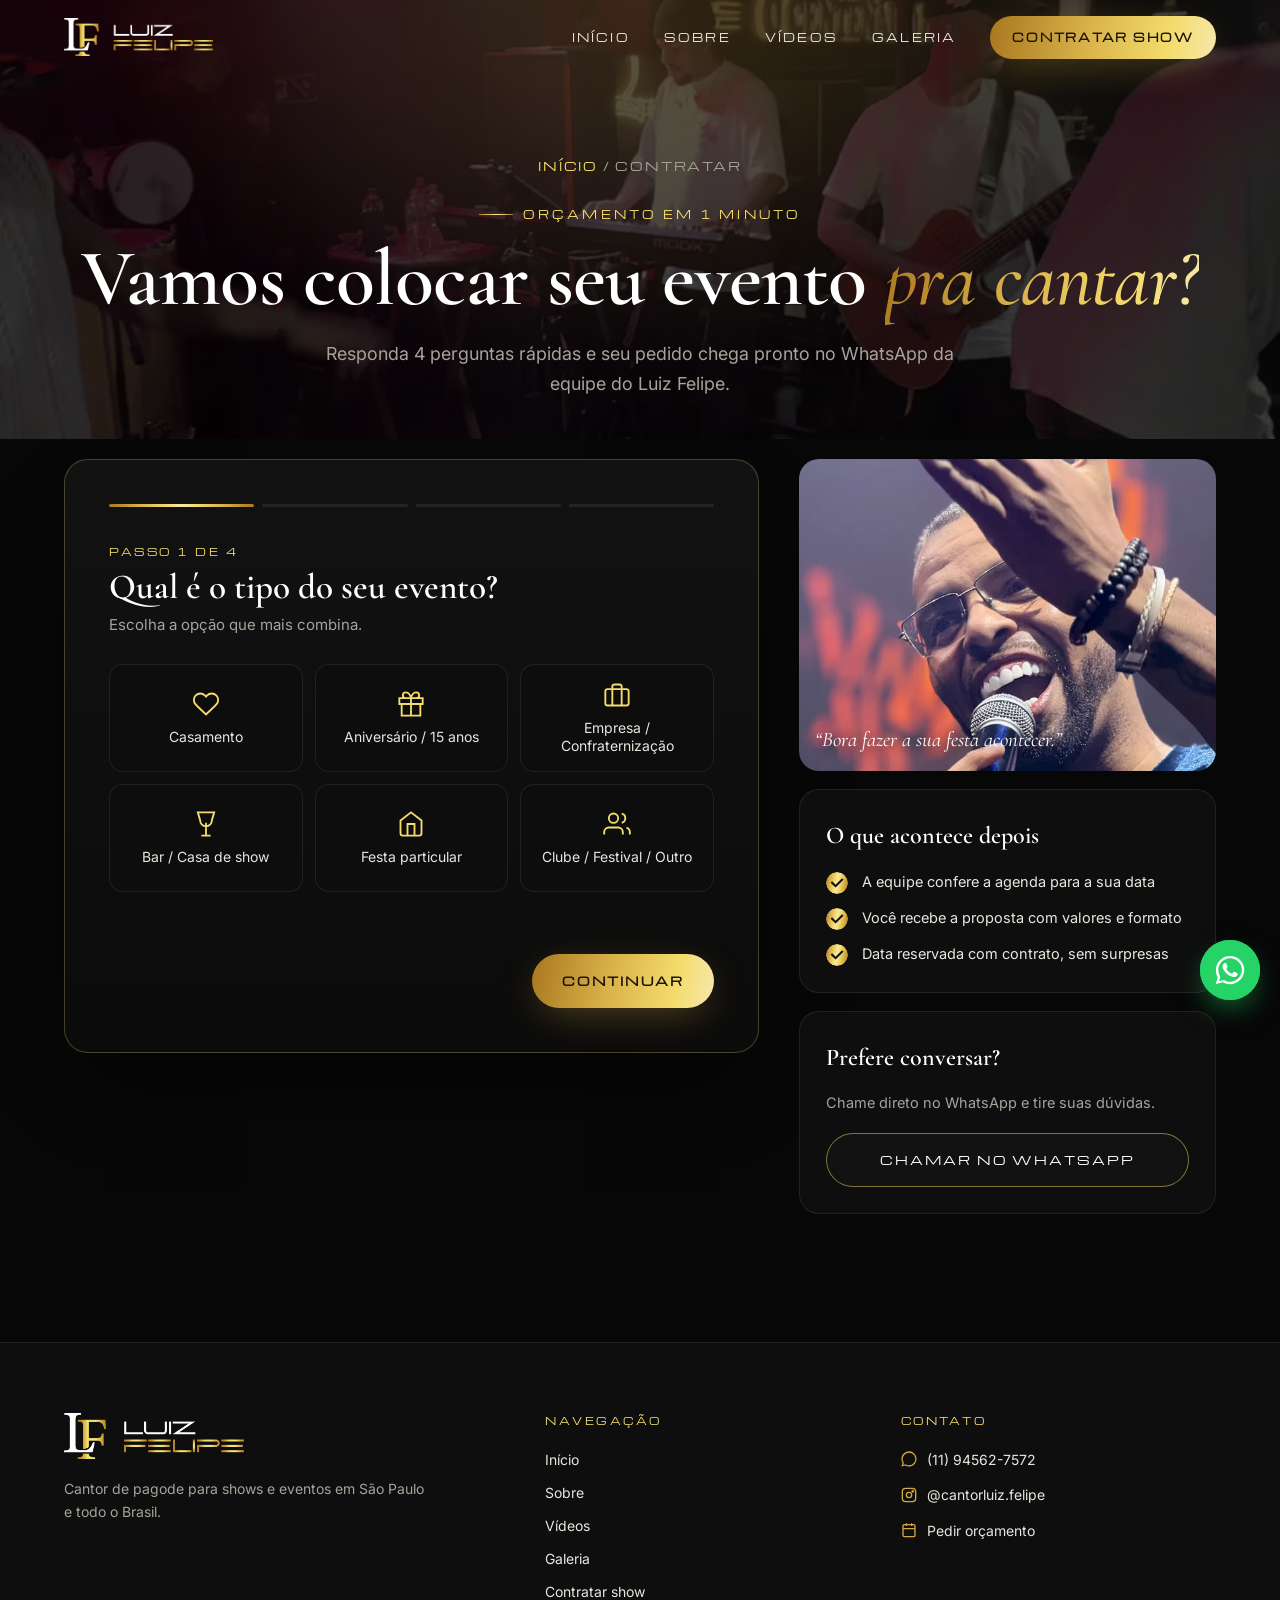
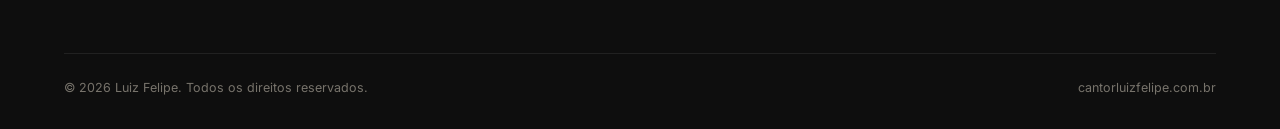
==== commit 0ea255ab: "Camisa 12 no lugar de Gaviões, formato intimista sem voz e violão, foto na Globo e vídeo do Altas Ho" ====
--- a/contratar/index.html
+++ b/contratar/index.html
@@ -103,7 +103,7 @@
             <h3>Qual formato de show você imagina?</h3>
             <p class="dica">Ainda não sabe? Sem problema, a equipe te ajuda a escolher.</p>
             <div class="opcoes lista um-mobile">
-              <div class="opcao"><input type="radio" name="formato" id="f1" value="Intimista (voz e violão/cavaco)"><label for="f1"><svg viewBox="0 0 24 24" fill="none" stroke="currentColor" stroke-width="1.6"><path d="M12 1a3 3 0 0 0-3 3v8a3 3 0 0 0 6 0V4a3 3 0 0 0-3-3z"/><path d="M19 10v2a7 7 0 0 1-14 0v-2"/></svg><span>Intimista<small>Voz e violão / cavaco</small></span></label></div>
+              <div class="opcao"><input type="radio" name="formato" id="f1" value="Intimista (roda de samba)"><label for="f1"><svg viewBox="0 0 24 24" fill="none" stroke="currentColor" stroke-width="1.6"><path d="M12 1a3 3 0 0 0-3 3v8a3 3 0 0 0 6 0V4a3 3 0 0 0-3-3z"/><path d="M19 10v2a7 7 0 0 1-14 0v-2"/></svg><span>Intimista<small>Roda de samba, formação enxuta</small></span></label></div>
               <div class="opcao"><input type="radio" name="formato" id="f2" value="Pagode Ao Vivo (Luiz + músicos)"><label for="f2"><svg viewBox="0 0 24 24" fill="none" stroke="currentColor" stroke-width="1.6"><path d="M9 18V5l12-2v13"/><circle cx="6" cy="18" r="3"/><circle cx="18" cy="16" r="3"/></svg><span>Pagode Ao Vivo<small>Luiz + músicos · mais pedido</small></span></label></div>
               <div class="opcao"><input type="radio" name="formato" id="f3" value="Show Completo (banda completa)"><label for="f3"><svg viewBox="0 0 24 24" fill="none" stroke="currentColor" stroke-width="1.6"><path d="M12 2 9.2 8.6 2 9.2l5.5 4.7L5.8 21 12 17.3 18.2 21l-1.7-7.1L22 9.2l-7.2-.6z"/></svg><span>Show Completo<small>Banda completa para grandes palcos</small></span></label></div>
               <div class="opcao"><input type="radio" name="formato" id="f4" value="Quero ajuda para escolher"><label for="f4"><svg viewBox="0 0 24 24" fill="none" stroke="currentColor" stroke-width="1.6"><circle cx="12" cy="12" r="10"/><path d="M9.1 9a3 3 0 0 1 5.8 1c0 2-3 3-3 3M12 17h.01"/></svg><span>Não sei ainda<small>Quero uma sugestão da equipe</small></span></label></div>
--- a/static/css/style.css
+++ b/static/css/style.css
@@ -25,7 +25,8 @@
 }
 
 *, *::before, *::after { box-sizing: border-box; }
-html { scroll-behavior: smooth; -webkit-text-size-adjust: 100%; }
+html { scroll-behavior: smooth; -webkit-text-size-adjust: 100%; overflow-x: hidden; }
+@supports (overflow: clip) { html, body { overflow-x: clip; } }
 body {
   margin: 0;
   background: var(--preto);
@@ -34,6 +35,8 @@
   font-size: 16px;
   line-height: 1.65;
   overflow-x: hidden;
+  width: 100%;
+  position: relative;
   -webkit-font-smoothing: antialiased;
 }
 img, video { max-width: 100%; display: block; }
@@ -264,7 +267,10 @@
 .tv-video { position: relative; border-radius: var(--raio); overflow: hidden; border: 1px solid rgba(243,220,107,.25); box-shadow: 0 30px 70px -25px rgba(0,0,0,.9), var(--sombra-ouro); aspect-ratio: 16 / 9; background: #000; cursor: pointer; }
 .tv-video img, .tv-video video { width: 100%; height: 100%; object-fit: cover; }
 .tv-selo { display: inline-flex; align-items: center; gap: 10px; padding: 8px 16px; border-radius: 999px; border: 1px solid rgba(243,220,107,.4); font-family: var(--fonte-tech); font-size: 10px; letter-spacing: .2em; text-transform: uppercase; color: var(--ouro-claro); background: rgba(243,220,107,.06); }
-@media (max-width: 900px) { .tv { grid-template-columns: 1fr; gap: 36px; } }
+.tv-inverso { grid-template-columns: minmax(0, .9fr) minmax(0, 1.1fr); }
+.insta-video { position: relative; width: 100%; max-width: 640px; justify-self: center; border-radius: var(--raio); overflow: hidden; border: 1px solid rgba(243,220,107,.25); box-shadow: 0 30px 70px -25px rgba(0,0,0,.9), var(--sombra-ouro); background: var(--preto-2); }
+.insta-video iframe { display: block; width: 100%; height: 640px; border: 0; transition: height .3s; }
+@media (max-width: 900px) { .tv { grid-template-columns: 1fr; gap: 36px; } .tv-inverso { grid-template-columns: minmax(0, 1fr); } .insta-video iframe { height: 560px; } }
 
 /* ---------- Play overlay ---------- */
 .play {
@@ -416,8 +422,16 @@
 .faq details[open] { border-color: rgba(243,220,107,.4); background: #100e09; }
 .faq summary { list-style: none; cursor: pointer; padding: 22px 60px 22px 24px; position: relative; color: var(--branco); font-weight: 600; font-size: 1.02rem; }
 .faq summary::-webkit-details-marker { display: none; }
-.faq summary::after { content: "+"; position: absolute; right: 22px; top: 50%; transform: translateY(-50%); width: 30px; height: 30px; border-radius: 50%; border: 1px solid rgba(243,220,107,.4); display: grid; place-items: center; color: var(--ouro-claro); font-size: 18px; font-weight: 400; transition: transform .35s; }
-.faq details[open] summary::after { transform: translateY(-50%) rotate(45deg); }
+.faq summary::after {
+  content: ""; position: absolute; right: 22px; top: 50%; width: 30px; height: 30px; margin-top: -15px; box-sizing: border-box;
+  border-radius: 50%; border: 1px solid rgba(243,220,107,.45);
+  background:
+    linear-gradient(var(--ouro-claro), var(--ouro-claro)) center / 12px 1.5px no-repeat,
+    linear-gradient(var(--ouro-claro), var(--ouro-claro)) center / 1.5px 12px no-repeat;
+  transition: transform .35s, background-color .35s;
+}
+.faq details[open] summary::after { transform: rotate(45deg); background-color: rgba(243,220,107,.08); }
+@media (max-width: 600px) { .faq summary { padding: 18px 56px 18px 18px; font-size: .97rem; } .faq summary::after { right: 16px; } .faq .resposta { padding: 0 18px 18px; } }
 .faq .resposta { padding: 0 24px 22px; color: var(--texto-suave); }
 
 /* ---------- CTA final ---------- */
@@ -444,7 +458,7 @@
 /* ---------- WhatsApp flutuante ---------- */
 .wa-flutuante {
   position: fixed; right: 20px; bottom: 20px; z-index: 90;
-  display: flex; align-items: center; gap: 10px; padding: 0; border-radius: 999px;
+  display: flex; align-items: center; gap: 0; padding: 0; border-radius: 999px; overflow: visible;
   background: #25d366; color: #fff; box-shadow: 0 12px 30px -8px rgba(37,211,102,.6);
   transform: translateY(120px); transition: transform .5s cubic-bezier(.2,.8,.2,1);
 }
@@ -453,7 +467,7 @@
 .wa-flutuante .ico::before { content: ""; position: absolute; inset: 0; border-radius: 50%; border: 2px solid #25d366; animation: onda 2s infinite; }
 .wa-flutuante svg { width: 30px; height: 30px; }
 .wa-flutuante .txt { max-width: 0; overflow: hidden; white-space: nowrap; font-weight: 600; font-size: 14px; transition: max-width .5s ease, padding .5s ease; }
-.wa-flutuante:hover .txt { max-width: 200px; padding-left: 20px; }
+.wa-flutuante:hover .txt { max-width: 200px; padding-left: 20px; padding-right: 4px; }
 @keyframes onda { to { transform: scale(1.6); opacity: 0; } }
 
 /* ---------- Barra fixa mobile ---------- */
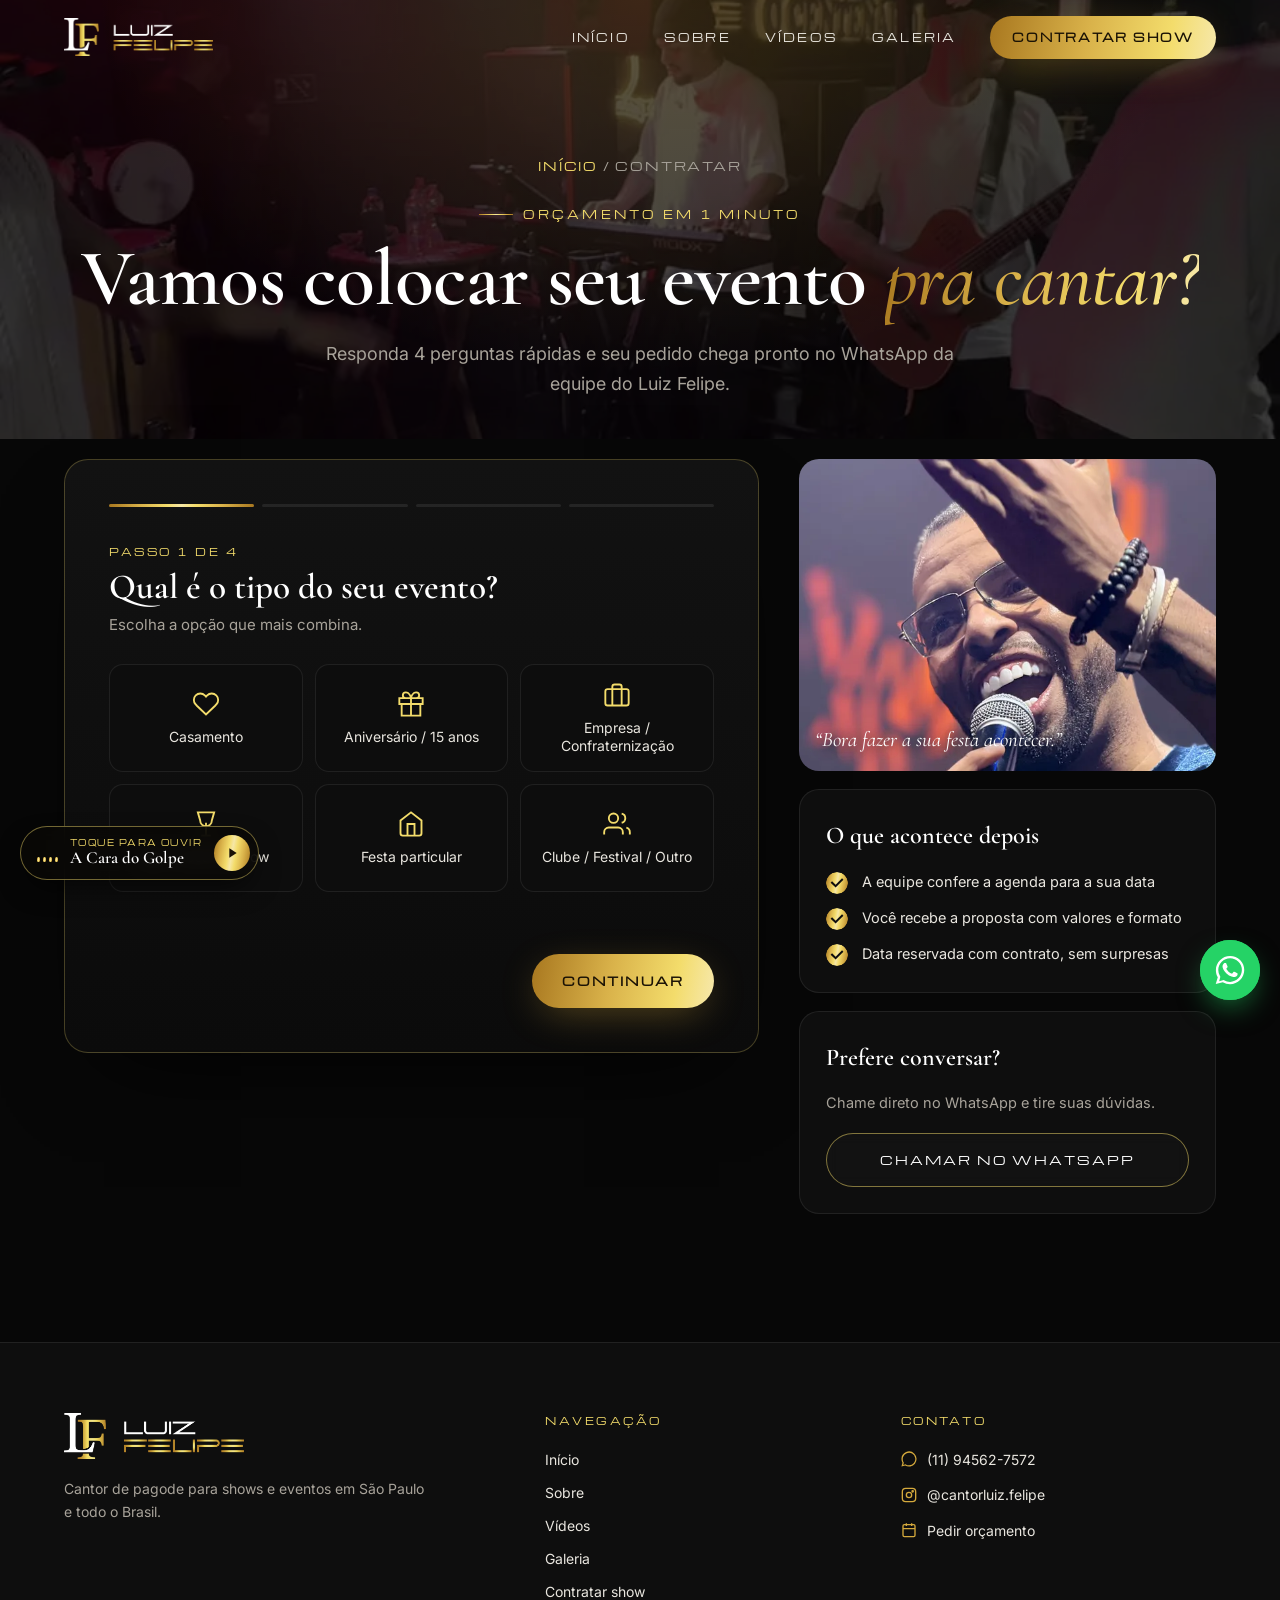
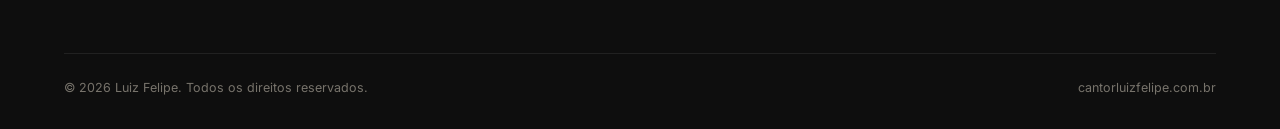
==== commit fda9d8e3: "Música A Cara do Golpe tocando ao abrir a página, com botão de pausar Co-Authored-By: Claude Opus 5." ====
--- a/contratar/index.html
+++ b/contratar/index.html
@@ -20,7 +20,7 @@
   <link rel="preconnect" href="https://fonts.googleapis.com">
   <link rel="preconnect" href="https://fonts.gstatic.com" crossorigin>
   <link href="https://fonts.googleapis.com/css2?family=Cormorant+Garamond:ital,wght@0,500;0,600;0,700;1,500;1,600&family=Inter:wght@400;500;600;700&family=Michroma&display=swap" rel="stylesheet">
-  <link rel="stylesheet" href="../static/css/style.css">
+  <link rel="stylesheet" href="../static/css/style.css?v=202611031619">
 </head>
 <body>
   <a class="skip" href="#conteudo">Pular para o conteúdo</a>
@@ -103,9 +103,8 @@
             <h3>Qual formato de show você imagina?</h3>
             <p class="dica">Ainda não sabe? Sem problema, a equipe te ajuda a escolher.</p>
             <div class="opcoes lista um-mobile">
-              <div class="opcao"><input type="radio" name="formato" id="f1" value="Intimista (roda de samba)"><label for="f1"><svg viewBox="0 0 24 24" fill="none" stroke="currentColor" stroke-width="1.6"><path d="M12 1a3 3 0 0 0-3 3v8a3 3 0 0 0 6 0V4a3 3 0 0 0-3-3z"/><path d="M19 10v2a7 7 0 0 1-14 0v-2"/></svg><span>Intimista<small>Roda de samba, formação enxuta</small></span></label></div>
-              <div class="opcao"><input type="radio" name="formato" id="f2" value="Pagode Ao Vivo (Luiz + músicos)"><label for="f2"><svg viewBox="0 0 24 24" fill="none" stroke="currentColor" stroke-width="1.6"><path d="M9 18V5l12-2v13"/><circle cx="6" cy="18" r="3"/><circle cx="18" cy="16" r="3"/></svg><span>Pagode Ao Vivo<small>Luiz + músicos · mais pedido</small></span></label></div>
-              <div class="opcao"><input type="radio" name="formato" id="f3" value="Show Completo (banda completa)"><label for="f3"><svg viewBox="0 0 24 24" fill="none" stroke="currentColor" stroke-width="1.6"><path d="M12 2 9.2 8.6 2 9.2l5.5 4.7L5.8 21 12 17.3 18.2 21l-1.7-7.1L22 9.2l-7.2-.6z"/></svg><span>Show Completo<small>Banda completa para grandes palcos</small></span></label></div>
+              <div class="opcao recomendada"><input type="radio" name="formato" id="f3" value="Show Completo (banda completa)"><label for="f3"><svg viewBox="0 0 24 24" fill="none" stroke="currentColor" stroke-width="1.6"><path d="M12 2 9.2 8.6 2 9.2l5.5 4.7L5.8 21 12 17.3 18.2 21l-1.7-7.1L22 9.2l-7.2-.6z"/></svg><span><i class="nome-linha">Show Completo <em class="selo">Recomendado</em></i><small>Banda completa, o show dos grandes palcos</small></span></label></div>
+              <div class="opcao"><input type="radio" name="formato" id="f2" value="Pagode Ao Vivo (Luiz + músicos)"><label for="f2"><svg viewBox="0 0 24 24" fill="none" stroke="currentColor" stroke-width="1.6"><path d="M9 18V5l12-2v13"/><circle cx="6" cy="18" r="3"/><circle cx="18" cy="16" r="3"/></svg><span>Pagode Ao Vivo<small>Luiz + músicos</small></span></label></div>
               <div class="opcao"><input type="radio" name="formato" id="f4" value="Quero ajuda para escolher"><label for="f4"><svg viewBox="0 0 24 24" fill="none" stroke="currentColor" stroke-width="1.6"><circle cx="12" cy="12" r="10"/><path d="M9.1 9a3 3 0 0 1 5.8 1c0 2-3 3-3 3M12 17h.01"/></svg><span>Não sei ainda<small>Quero uma sugestão da equipe</small></span></label></div>
             </div>
           </div>
@@ -203,8 +202,9 @@
     <a class="btn-wa" data-wa href="#" aria-label="WhatsApp"><svg viewBox="0 0 24 24" fill="currentColor"><path d="M17.47 14.38c-.3-.15-1.75-.86-2.02-.96-.27-.1-.47-.15-.67.15-.2.3-.77.96-.94 1.16-.17.2-.35.22-.64.07-.3-.15-1.25-.46-2.38-1.47-.88-.79-1.47-1.76-1.65-2.06-.17-.3-.02-.46.13-.6.13-.14.3-.35.45-.52.15-.18.2-.3.3-.5.1-.2.05-.37-.03-.52-.07-.15-.67-1.6-.92-2.2-.24-.58-.49-.5-.67-.5h-.57c-.2 0-.52.07-.8.37-.27.3-1.04 1.02-1.04 2.48s1.07 2.88 1.21 3.07c.15.2 2.1 3.2 5.08 4.49.71.3 1.26.49 1.7.63.71.22 1.36.19 1.87.12.57-.09 1.75-.72 2-1.41.25-.7.25-1.29.17-1.41-.07-.13-.27-.2-.57-.35zM12.05 21.5h-.01a9.4 9.4 0 0 1-4.8-1.31l-.34-.2-3.56.93.95-3.47-.22-.36a9.4 9.4 0 0 1-1.44-5.02c0-5.2 4.23-9.43 9.43-9.43 2.52 0 4.89.98 6.67 2.77a9.37 9.37 0 0 1 2.76 6.67c0 5.2-4.23 9.42-9.44 9.42zm8.02-17.45A11.27 11.27 0 0 0 12.05.75C5.8.75.7 5.84.7 12.1c0 2 .52 3.95 1.52 5.67L.6 23.25l5.6-1.47a11.3 11.3 0 0 0 5.84 1.6h.01c6.25 0 11.35-5.1 11.35-11.35 0-3.03-1.18-5.88-3.33-8.02z"/></svg></a>
   </div>
 
-  <script src="../static/js/config.js"></script>
-  <script src="../static/js/main.js"></script>
-  <script src="../static/js/contratar.js"></script>
+  <script src="../static/js/config.js?v=202611031619"></script>
+  <script src="../static/js/main.js?v=202611031619"></script>
+  <script src="../static/js/musica.js?v=202611031619"></script>
+  <script src="../static/js/contratar.js?v=202611031619"></script>
 </body>
 </html>
--- a/static/css/style.css
+++ b/static/css/style.css
@@ -374,10 +374,11 @@
 .formato .tag { position: absolute; top: -13px; left: 50%; transform: translateX(-50%); padding: 6px 16px; border-radius: 999px; background: var(--gradiente-ouro); color: #1a1205; font-family: var(--fonte-tech); font-size: 9px; letter-spacing: .2em; text-transform: uppercase; font-weight: 700; white-space: nowrap; }
 .formato h3 { font-family: var(--fonte-titulo); font-size: 2rem; font-weight: 600; color: var(--branco); margin: 0 0 6px; }
 .formato .sub { color: var(--ouro-claro); font-family: var(--fonte-tech); font-size: 10px; letter-spacing: .2em; text-transform: uppercase; margin-bottom: 20px; }
-.formato ul { list-style: none; padding: 0; margin: 0 0 30px; display: grid; gap: 11px; flex: 1; }
+.formato ul { list-style: none; padding: 0; margin: 0 0 30px; display: grid; gap: 11px; flex: 1; align-content: start; }
 .formato li { padding-left: 26px; position: relative; color: var(--texto); font-size: 15px; }
 .formato li::before { content: "✦"; position: absolute; left: 0; color: var(--ouro); font-size: 12px; top: 2px; }
-@media (max-width: 900px) { .formatos { grid-template-columns: 1fr; max-width: 520px; margin: 0 auto; gap: 30px; } }
+.formatos.dois { grid-template-columns: repeat(2, 1fr); max-width: 900px; margin: 0 auto; }
+@media (max-width: 900px) { .formatos, .formatos.dois { grid-template-columns: 1fr; max-width: 520px; margin: 0 auto; gap: 30px; } }
 
 /* ---------- Passos ---------- */
 .passos { display: grid; grid-template-columns: repeat(4, 1fr); gap: 22px; counter-reset: passo; position: relative; }
@@ -552,6 +553,9 @@
 .opcao input:focus-visible + label { outline: 2px solid var(--ouro-claro); outline-offset: 2px; }
 .opcoes.lista .opcao label { flex-direction: row; justify-content: flex-start; text-align: left; min-height: 0; padding: 18px 20px; }
 .opcoes.lista .opcao label span { display: grid; }
+.opcao.recomendada label { border-color: rgba(243,220,107,.45); }
+.opcao .nome-linha { display: flex; align-items: center; flex-wrap: wrap; gap: 4px 8px; font-style: normal; }
+.opcao .selo { display: inline-block; padding: 2px 8px; border-radius: 999px; background: var(--gradiente-ouro); color: #1a1205; font-style: normal; font-family: var(--fonte-tech); font-size: 8px; letter-spacing: .15em; text-transform: uppercase; vertical-align: middle; }
 
 .campos { display: grid; grid-template-columns: 1fr 1fr; gap: 16px; }
 .campos .cheio { grid-column: 1 / -1; }
@@ -628,3 +632,36 @@
   .videos-grade:not(.quatro) .video-card:nth-child(3) { display: none; }
   .tv-selo { font-size: 9px; }
 }
+
+/* ---------- Música de fundo ---------- */
+.musica-player { position: fixed; left: -9999px; bottom: 0; width: 200px; height: 113px; opacity: 0; pointer-events: none; }
+.musica {
+  position: fixed; left: 20px; bottom: 20px; z-index: 90;
+  display: flex; align-items: center; gap: 12px; padding: 8px 8px 8px 16px; border-radius: 999px;
+  border: 1px solid rgba(243,220,107,.45); background: rgba(10,9,6,.85); backdrop-filter: blur(10px);
+  color: var(--branco); box-shadow: 0 12px 30px -10px rgba(0,0,0,.8); text-align: left;
+  transition: border-color .3s, transform .3s;
+}
+.musica:hover { border-color: var(--ouro-claro); transform: translateY(-2px); }
+.musica .eq { display: flex; align-items: flex-end; gap: 3px; height: 18px; }
+.musica .eq i { width: 3px; height: 5px; border-radius: 2px; background: var(--gradiente-ouro); }
+.musica.tocando .eq i { animation: eq .9s ease-in-out infinite alternate; }
+.musica.tocando .eq i:nth-child(2) { animation-delay: -.3s; }
+.musica.tocando .eq i:nth-child(3) { animation-delay: -.6s; }
+.musica.tocando .eq i:nth-child(4) { animation-delay: -.15s; }
+@keyframes eq { from { height: 4px; } to { height: 18px; } }
+.musica .info { display: grid; line-height: 1.2; }
+.musica .info small { font-family: var(--fonte-tech); font-size: 8px; letter-spacing: .18em; text-transform: uppercase; color: var(--ouro-claro); }
+.musica .info strong { font-family: var(--fonte-titulo); font-size: 17px; font-weight: 600; }
+.musica .acao { width: 36px; height: 36px; border-radius: 50%; display: grid; place-items: center; background: var(--gradiente-ouro); color: #1a1205; }
+.musica .acao svg { width: 16px; height: 16px; }
+.musica:not(.tocando) { animation: chamar 2.4s ease-in-out infinite; }
+@keyframes chamar { 50% { box-shadow: 0 0 0 6px rgba(243,220,107,.12), 0 12px 30px -10px rgba(0,0,0,.8); } }
+@media (max-width: 760px) {
+  .musica { left: 12px; bottom: 80px; padding: 6px 6px 6px 12px; gap: 10px; }
+  .musica.sem-barra { bottom: 12px; }
+  .musica .info strong { font-size: 15px; }
+  .musica .acao { width: 32px; height: 32px; }
+  .musica.liberada .info { display: none; }
+}
+@media (prefers-reduced-motion: reduce) { .musica, .musica .eq i { animation: none !important; } }
